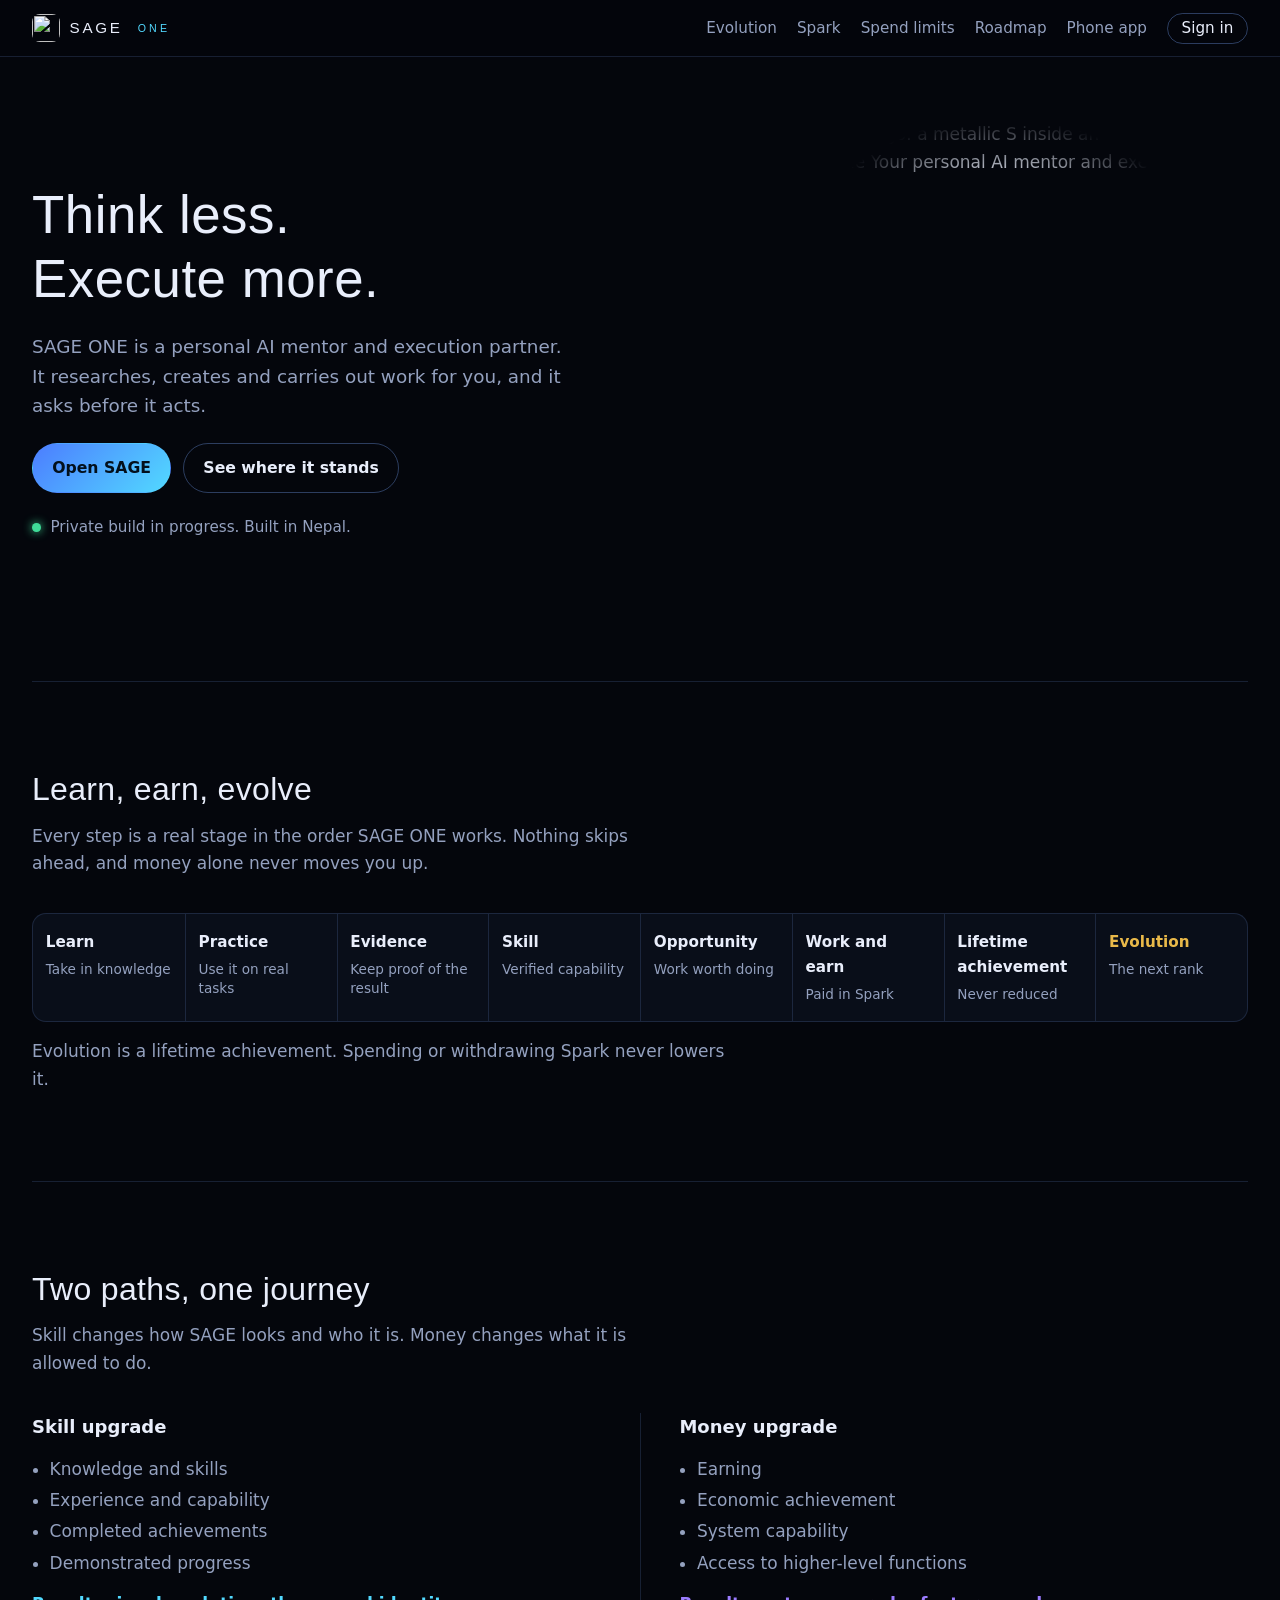
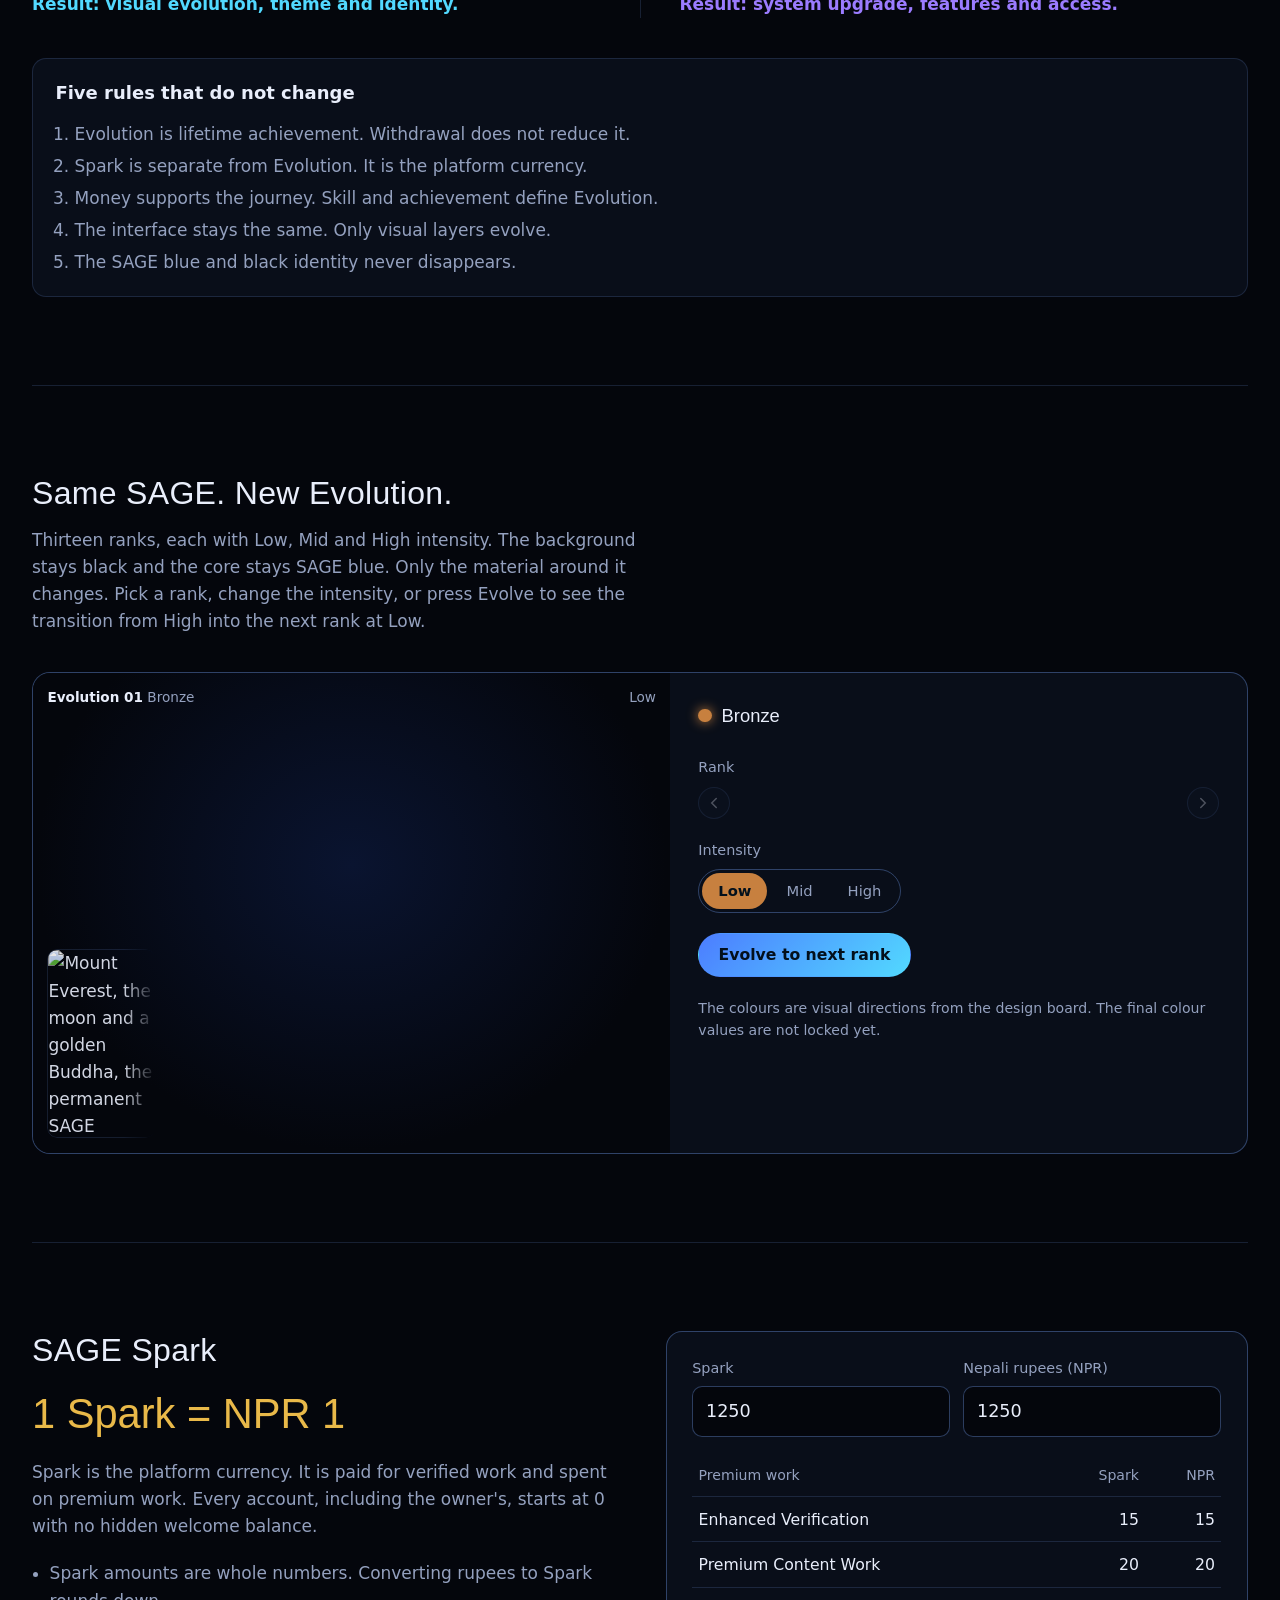
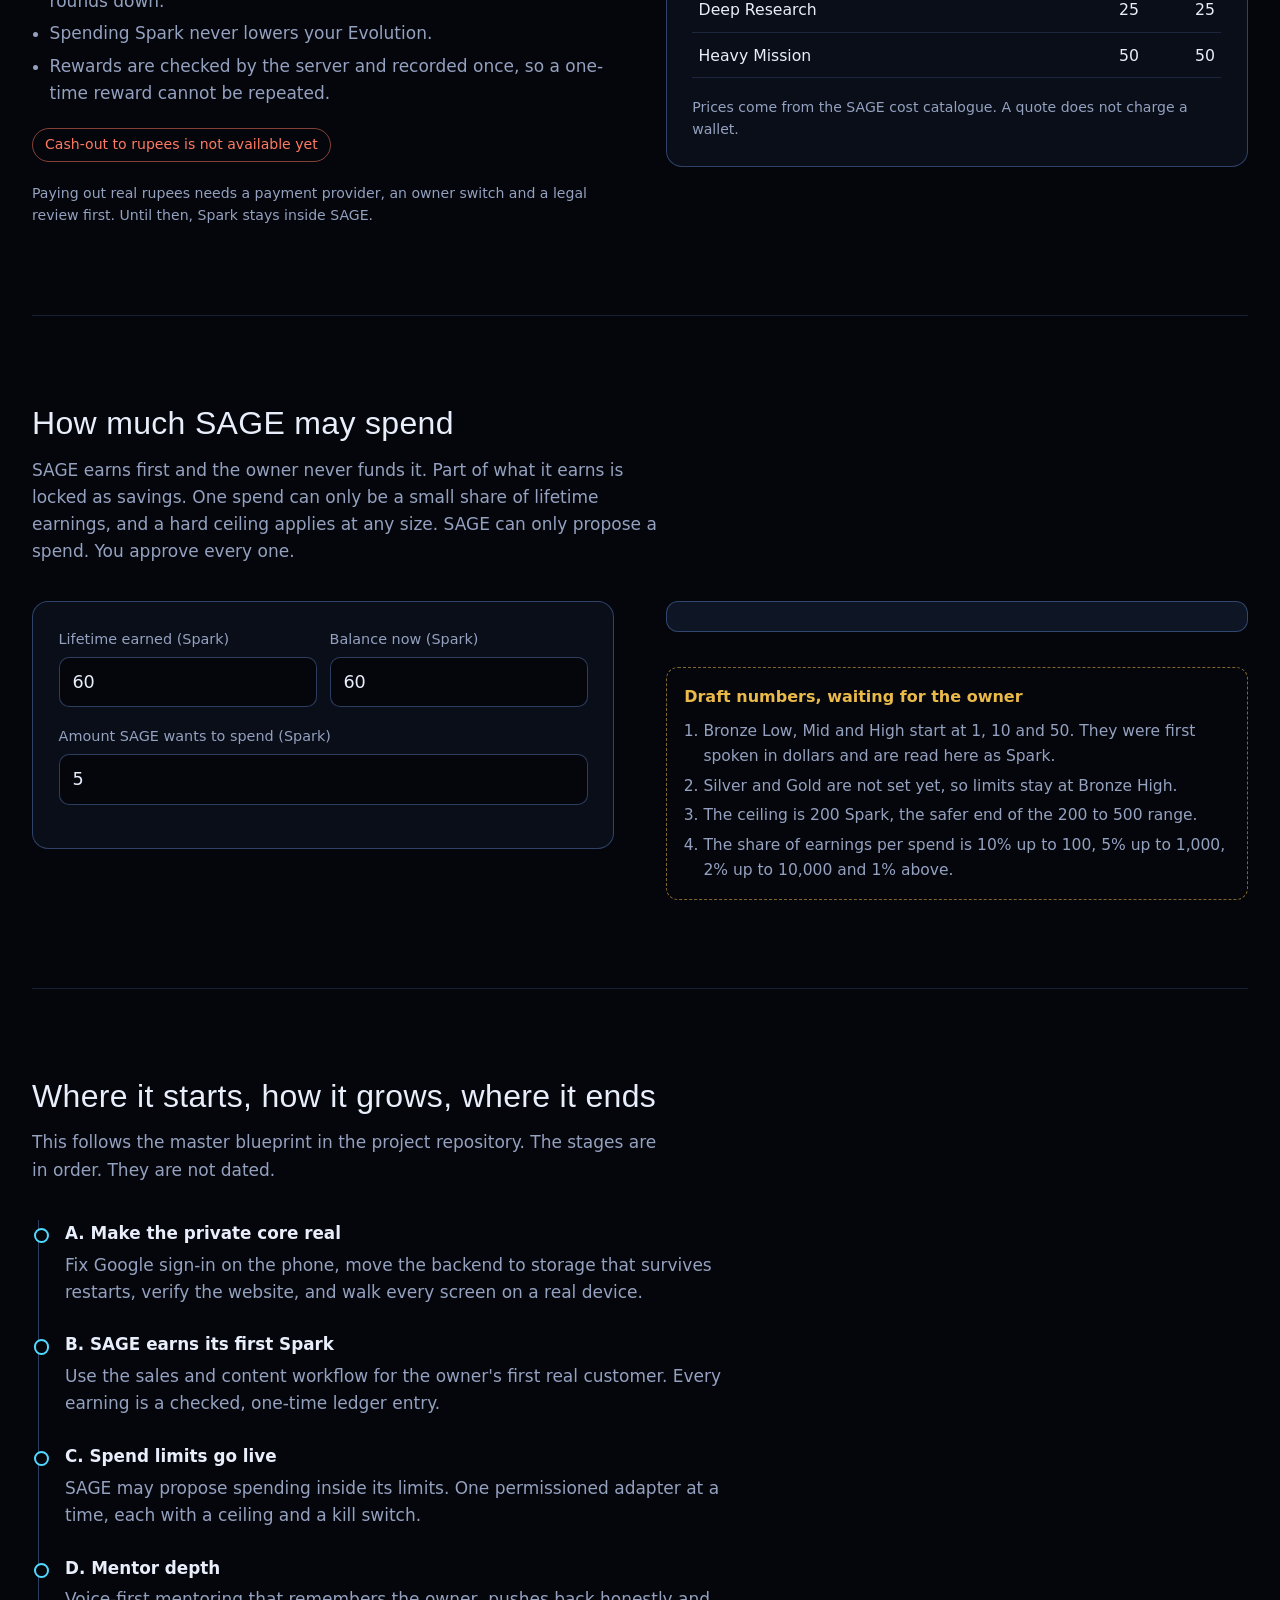
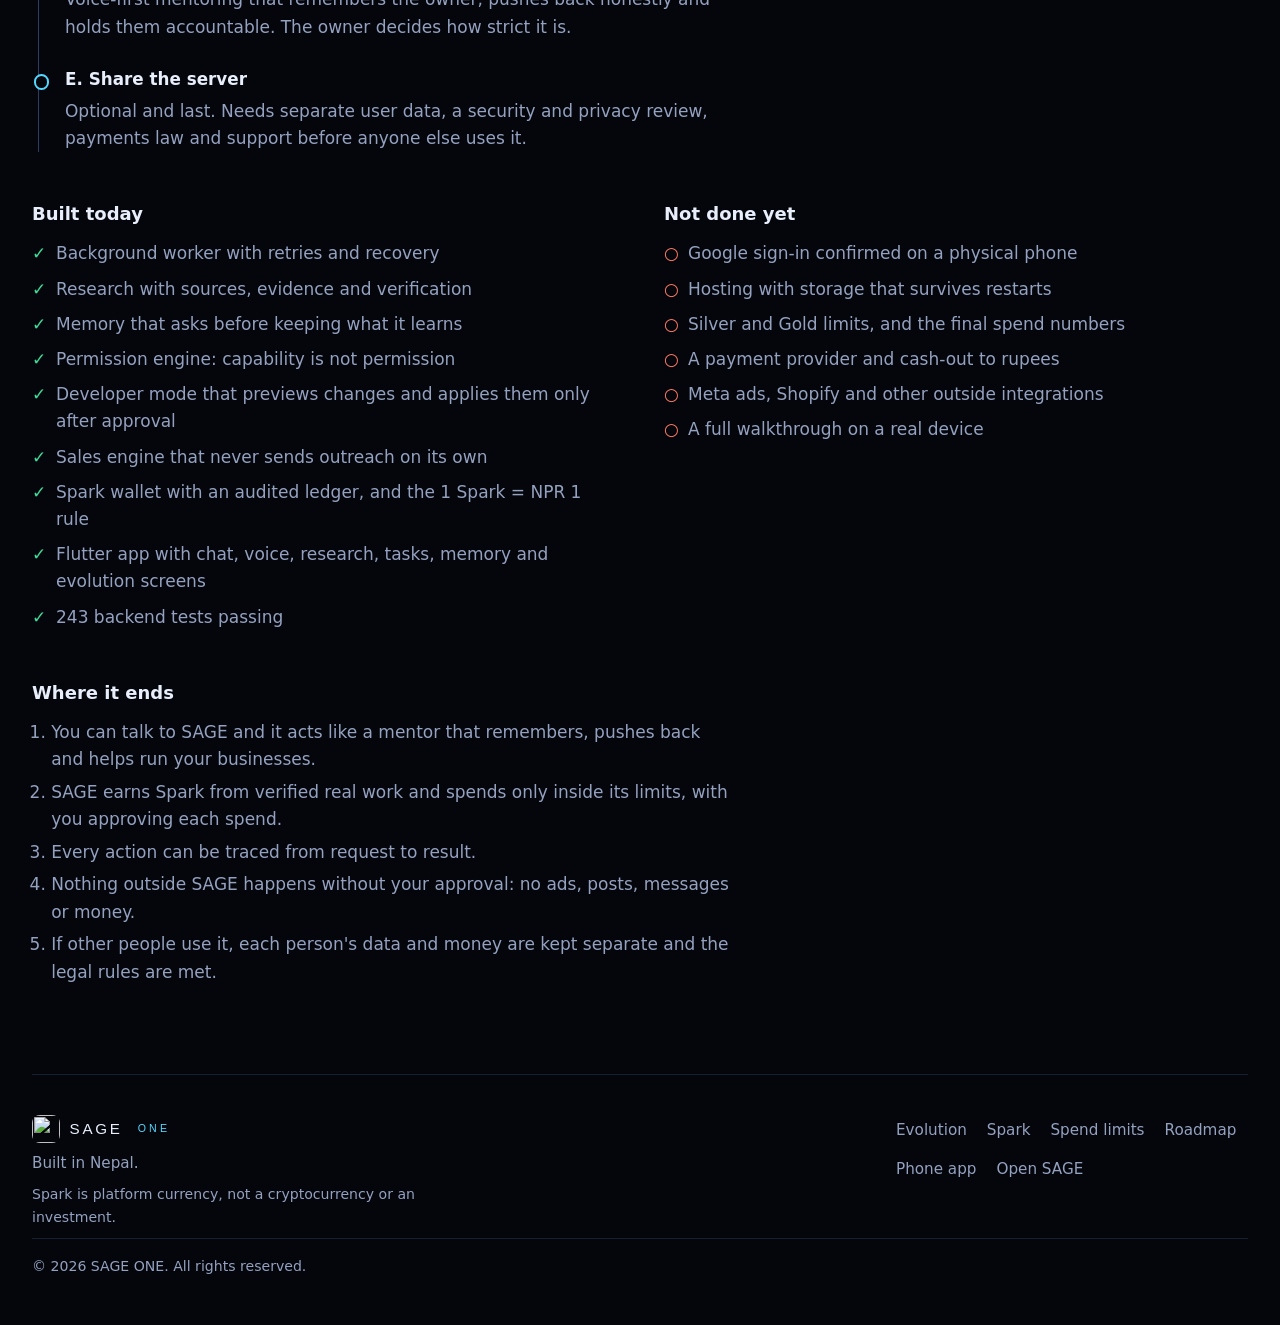
==== website/index.html @ a212619f "WIP website polish (untested): mobile menu, scroll bar, side-scroll ranks, meta, footer, contact con" ====
<!doctype html>
<html lang="en">
<head>
  <meta charset="utf-8">
  <meta http-equiv="Content-Security-Policy" content="default-src 'self'; script-src 'self'; style-src 'self' 'unsafe-inline' https://fonts.googleapis.com; font-src https://fonts.gstatic.com; img-src 'self' data:; connect-src 'self' https://sage-one-api.onrender.com; object-src 'none'; base-uri 'none'; form-action 'none'">
  <meta name="referrer" content="no-referrer">
  <meta name="viewport" content="width=device-width, initial-scale=1, viewport-fit=cover">
  <meta name="theme-color" content="#04060c">
  <meta name="color-scheme" content="dark">
  <meta name="robots" content="index,follow">
  <title>SAGE ONE | Personal AI mentor and execution partner</title>
  <meta name="description" content="SAGE ONE is a personal AI mentor and execution partner built in Nepal. It researches, creates and carries out work, and asks before it acts. SAGE Spark: 1 Spark = NPR 1.">
  <link rel="canonical" href="https://officialoroe-crypto.github.io/sage-one/">
  <meta property="og:type" content="website">
  <meta property="og:site_name" content="SAGE ONE">
  <meta property="og:title" content="SAGE ONE | Personal AI mentor and execution partner">
  <meta property="og:description" content="SAGE ONE is a personal AI mentor and execution partner built in Nepal. It researches, creates and carries out work, and asks before it acts. SAGE Spark: 1 Spark = NPR 1.">
  <meta property="og:url" content="https://officialoroe-crypto.github.io/sage-one/">
  <meta property="og:image" content="https://officialoroe-crypto.github.io/sage-one/assets/og-image.jpg">
  <meta property="og:image:width" content="1200">
  <meta property="og:image:height" content="630">
  <meta property="og:image:alt" content="SAGE ONE logo beside a golden Buddha under the moon and Mount Everest">
  <meta name="twitter:card" content="summary_large_image">
  <meta name="twitter:title" content="SAGE ONE | Personal AI mentor and execution partner">
  <meta name="twitter:description" content="SAGE ONE is a personal AI mentor and execution partner built in Nepal. It researches, creates and carries out work, and asks before it acts. SAGE Spark: 1 Spark = NPR 1.">
  <meta name="twitter:image" content="https://officialoroe-crypto.github.io/sage-one/assets/og-image.jpg">
  <link rel="icon" href="favicon.svg" type="image/svg+xml">
  <link rel="icon" href="favicon.ico" sizes="48x48">
  <link rel="apple-touch-icon" href="apple-touch-icon.png">
  <link rel="manifest" href="site.webmanifest">
  <link rel="preconnect" href="https://fonts.googleapis.com">
  <link rel="preconnect" href="https://fonts.gstatic.com" crossorigin>
  <link rel="stylesheet" href="https://fonts.googleapis.com/css2?family=Hanken+Grotesk:wght@400;500;600&family=Michroma&display=swap">
  <link rel="stylesheet" href="styles.css">
</head>
<body>
  <a class="skip" href="#top">Skip to content</a>
  <div class="scrollbar" aria-hidden="true"><i id="scrollBar"></i></div>
  <header class="topbar">
    <div class="wrap">
      <a class="wordmark" href="./" aria-label="SAGE ONE, back to the top"><img class="mark" src="favicon.svg" width="28" height="28" alt="">SAGE<small>ONE</small></a>
      <button type="button" class="menu-toggle" id="menuToggle" aria-expanded="false" aria-controls="siteNav" aria-label="Open menu">
        <svg viewBox="0 0 24 24" width="22" height="22" fill="none" stroke="currentColor" stroke-width="1.8" stroke-linecap="round" aria-hidden="true"><path class="bars" d="M4 7h16M4 12h16M4 17h16"/><path class="cross" d="M6 6l12 12M18 6L6 18"/></svg>
      </button>
      <nav id="siteNav" aria-label="Primary">
        <a href="#evolution">Evolution</a>
        <a href="#spark">Spark</a>
        <a href="#ladder">Spend limits</a>
        <a href="#roadmap">Roadmap</a>
        <a href="app-preview/">Phone app</a>
        <a href="#contact" data-contact-link hidden>Contact</a>
        <a class="signin-link" href="chat/">Sign in</a>
      </nav>
    </div>
  </header>

  <main id="top">
    <section class="hero">
      <div class="wrap">
        <div class="hero-copy">
          <h1>Think less.<br>Execute more.</h1>
          <p class="lede">SAGE ONE is a personal AI mentor and execution partner. It researches, creates and carries out work for you, and it asks before it acts.</p>
          <div class="hero-actions">
            <a class="button primary" href="chat/" data-app-link>Open SAGE</a>
            <a class="button" href="#roadmap">See where it stands</a>
          </div>
          <p class="status-line"><i aria-hidden="true"></i><span>Private build in progress. Built in Nepal.</span></p>
        </div>
        <img class="hero-logo" src="assets/sage-logo.webp" width="960" height="960" alt="SAGE ONE logo: a metallic S inside an orbital ring, with the line Your personal AI mentor and execution partner">
      </div>
    </section>

    <section id="flow">
      <div class="wrap">
        <div class="section-head">
          <h2>Learn, earn, evolve</h2>
          <p>Every step is a real stage in the order SAGE ONE works. Nothing skips ahead, and money alone never moves you up.</p>
        </div>
        <ol class="flow" tabindex="0" aria-label="The eight steps, scroll sideways on small screens">
          <li><b>Learn</b><span>Take in knowledge</span></li>
          <li><b>Practice</b><span>Use it on real tasks</span></li>
          <li><b>Evidence</b><span>Keep proof of the result</span></li>
          <li><b>Skill</b><span>Verified capability</span></li>
          <li><b>Opportunity</b><span>Work worth doing</span></li>
          <li><b>Work and earn</b><span>Paid in Spark</span></li>
          <li><b>Lifetime achievement</b><span>Never reduced</span></li>
          <li><b>Evolution</b><span>The next rank</span></li>
        </ol>
        <p class="flow-note">Evolution is a lifetime achievement. Spending or withdrawing Spark never lowers it.</p>
      </div>
    </section>

    <section id="paths">
      <div class="wrap">
        <div class="section-head">
          <h2>Two paths, one journey</h2>
          <p>Skill changes how SAGE looks and who it is. Money changes what it is allowed to do.</p>
        </div>
        <div class="paths">
          <div class="path skill">
            <h3>Skill upgrade</h3>
            <ul>
              <li>Knowledge and skills</li>
              <li>Experience and capability</li>
              <li>Completed achievements</li>
              <li>Demonstrated progress</li>
            </ul>
            <p class="result">Result: visual evolution, theme and identity.</p>
          </div>
          <div class="path money">
            <h3>Money upgrade</h3>
            <ul>
              <li>Earning</li>
              <li>Economic achievement</li>
              <li>System capability</li>
              <li>Access to higher-level functions</li>
            </ul>
            <p class="result">Result: system upgrade, features and access.</p>
          </div>
        </div>
        <div class="rules">
          <h3>Five rules that do not change</h3>
          <ol>
            <li>Evolution is lifetime achievement. Withdrawal does not reduce it.</li>
            <li>Spark is separate from Evolution. It is the platform currency.</li>
            <li>Money supports the journey. Skill and achievement define Evolution.</li>
            <li>The interface stays the same. Only visual layers evolve.</li>
            <li>The SAGE blue and black identity never disappears.</li>
          </ol>
        </div>
      </div>
    </section>

    <section id="evolution">
      <div class="wrap">
        <div class="section-head">
          <h2>Same SAGE. New Evolution.</h2>
          <p>Thirteen ranks, each with Low, Mid and High intensity. The background stays black and the core stays SAGE blue. Only the material around it changes. Pick a rank, change the intensity, or press Evolve to see the transition from High into the next rank at Low.</p>
        </div>
        <div class="explorer" id="explorer" style="--accent:#c7803f">
          <div class="stage">
            <canvas id="core" width="520" height="520" role="img" aria-label="SAGE core with Evolution material particles. Changes with the selected rank and intensity."></canvas>
            <div class="stage-badge"><span id="badgeRank"><b>Evolution 01</b> Bronze</span><span id="badgeLevel">Low</span></div>
            <img class="plate" src="assets/everest-buddha.webp" width="304" height="532" alt="Mount Everest, the moon and a golden Buddha, the permanent SAGE environment" loading="lazy">
          </div>
          <div class="controls">
            <div class="readout" aria-live="polite">
              <h3><i class="swatch" aria-hidden="true"></i><span id="rankTitle">Bronze</span></h3>
              <p id="rankText"></p>
            </div>
            <div>
              <span class="label" id="rankLabel">Rank</span>
              <div class="hscroll">
                <button type="button" class="hs-btn" data-dir="-1" aria-label="Scroll ranks left" disabled><svg viewBox="0 0 24 24" width="18" height="18" fill="none" stroke="currentColor" stroke-width="2" stroke-linecap="round" aria-hidden="true"><path d="M15 6l-6 6 6 6"/></svg></button>
                <div class="chips" id="rankChips" role="group" aria-labelledby="rankLabel" tabindex="0"></div>
                <button type="button" class="hs-btn" data-dir="1" aria-label="Scroll ranks right"><svg viewBox="0 0 24 24" width="18" height="18" fill="none" stroke="currentColor" stroke-width="2" stroke-linecap="round" aria-hidden="true"><path d="M9 6l6 6-6 6"/></svg></button>
              </div>
            </div>
            <div>
              <span class="label" id="levelLabel">Intensity</span>
              <div class="seg" id="levelSeg" role="group" aria-labelledby="levelLabel">
                <button type="button" data-level="0" aria-pressed="true">Low</button>
                <button type="button" data-level="1" aria-pressed="false">Mid</button>
                <button type="button" data-level="2" aria-pressed="false">High</button>
              </div>
            </div>
            <div class="explorer-actions">
              <button type="button" class="button primary" id="evolveBtn">Evolve to next rank</button>
              <span class="fine" id="evolveNote"></span>
            </div>
            <p class="fine">The colours are visual directions from the design board. The final colour values are not locked yet.</p>
          </div>
        </div>
      </div>
    </section>

    <section id="spark">
      <div class="wrap split">
        <div style="display:flex;flex-direction:column;gap:1.25rem">
          <h2>SAGE Spark</h2>
          <p class="rate">1 Spark = NPR 1</p>
          <p class="muted">Spark is the platform currency. It is paid for verified work and spent on premium work. Every account, including the owner's, starts at 0 with no hidden welcome balance.</p>
          <ul class="facts">
            <li>Spark amounts are whole numbers. Converting rupees to Spark rounds down.</li>
            <li>Spending Spark never lowers your Evolution.</li>
            <li>Rewards are checked by the server and recorded once, so a one-time reward cannot be repeated.</li>
          </ul>
          <span class="pill off" id="cashPill">Cash-out to rupees is not available yet</span>
          <p class="fine">Paying out real rupees needs a payment provider, an owner switch and a legal review first. Until then, Spark stays inside SAGE.</p>
        </div>
        <div class="panel">
          <div class="field-row">
            <div class="field"><label for="sparkIn">Spark</label><input id="sparkIn" type="number" inputmode="numeric" min="0" step="1" value="1250"><small class="field-msg" id="sparkIn-msg" role="alert"></small></div>
            <div class="field"><label for="nprIn">Nepali rupees (NPR)</label><input id="nprIn" type="number" inputmode="numeric" min="0" step="1" value="1250"><small class="field-msg" id="nprIn-msg" role="alert"></small></div>
          </div>
          <div class="scroll-x" tabindex="0" role="region" aria-label="Premium work prices">
            <table>
              <thead><tr><th>Premium work</th><th class="r">Spark</th><th class="r">NPR</th></tr></thead>
              <tbody>
                <tr><td>Enhanced Verification</td><td class="r">15</td><td class="r">15</td></tr>
                <tr><td>Premium Content Work</td><td class="r">20</td><td class="r">20</td></tr>
                <tr><td>Deep Research</td><td class="r">25</td><td class="r">25</td></tr>
                <tr><td>Heavy Mission</td><td class="r">50</td><td class="r">50</td></tr>
              </tbody>
            </table>
          </div>
          <p class="fine">Prices come from the SAGE cost catalogue. A quote does not charge a wallet.</p>
        </div>
      </div>
    </section>

    <section id="ladder">
      <div class="wrap">
        <div class="section-head">
          <h2>How much SAGE may spend</h2>
          <p>SAGE earns first and the owner never funds it. Part of what it earns is locked as savings. One spend can only be a small share of lifetime earnings, and a hard ceiling applies at any size. SAGE can only propose a spend. You approve every one.</p>
        </div>
        <div class="split">
          <div class="panel">
            <div class="field-row">
              <div class="field"><label for="lifeIn">Lifetime earned (Spark)</label><input id="lifeIn" type="number" inputmode="numeric" min="0" step="1" value="60"><small class="field-msg" id="lifeIn-msg" role="alert"></small></div>
              <div class="field"><label for="balIn">Balance now (Spark)</label><input id="balIn" type="number" inputmode="numeric" min="0" step="1" value="60"><small class="field-msg" id="balIn-msg" role="alert"></small></div>
            </div>
            <div class="field"><label for="askIn">Amount SAGE wants to spend (Spark)</label><input id="askIn" type="number" inputmode="numeric" min="0" step="1" value="5"><small class="field-msg" id="askIn-msg" role="alert"></small></div>
            <div class="readouts" id="ladderBars" aria-live="polite"></div>
          </div>
          <div style="display:flex;flex-direction:column;gap:1.1rem;min-width:0">
            <div class="verdict" id="verdict" aria-live="polite"></div>
            <p class="muted" id="levelLine"></p>
            <div class="provisional">
              <h3>Draft numbers, waiting for the owner</h3>
              <ol>
                <li>Bronze Low, Mid and High start at 1, 10 and 50. They were first spoken in dollars and are read here as Spark.</li>
                <li>Silver and Gold are not set yet, so limits stay at Bronze High.</li>
                <li>The ceiling is 200 Spark, the safer end of the 200 to 500 range.</li>
                <li>The share of earnings per spend is 10% up to 100, 5% up to 1,000, 2% up to 10,000 and 1% above.</li>
              </ol>
            </div>
          </div>
        </div>
      </div>
    </section>

    <section id="roadmap">
      <div class="wrap">
        <div class="section-head">
          <h2>Where it starts, how it grows, where it ends</h2>
          <p>This follows the master blueprint in the project repository. The stages are in order. They are not dated.</p>
        </div>
        <ol class="stages">
          <li><b>A. Make the private core real</b><span>Fix Google sign-in on the phone, move the backend to storage that survives restarts, verify the website, and walk every screen on a real device.</span></li>
          <li><b>B. SAGE earns its first Spark</b><span>Use the sales and content workflow for the owner's first real customer. Every earning is a checked, one-time ledger entry.</span></li>
          <li><b>C. Spend limits go live</b><span>SAGE may propose spending inside its limits. One permissioned adapter at a time, each with a ceiling and a kill switch.</span></li>
          <li><b>D. Mentor depth</b><span>Voice-first mentoring that remembers the owner, pushes back honestly and holds them accountable. The owner decides how strict it is.</span></li>
          <li><b>E. Share the server</b><span>Optional and last. Needs separate user data, a security and privacy review, payments law and support before anyone else uses it.</span></li>
        </ol>

        <div class="status-cols">
          <div class="done">
            <h3>Built today</h3>
            <ul>
              <li>Background worker with retries and recovery</li>
              <li>Research with sources, evidence and verification</li>
              <li>Memory that asks before keeping what it learns</li>
              <li>Permission engine: capability is not permission</li>
              <li>Developer mode that previews changes and applies them only after approval</li>
              <li>Sales engine that never sends outreach on its own</li>
              <li>Spark wallet with an audited ledger, and the 1 Spark = NPR 1 rule</li>
              <li>Flutter app with chat, voice, research, tasks, memory and evolution screens</li>
              <li>243 backend tests passing</li>
            </ul>
          </div>
          <div class="todo">
            <h3>Not done yet</h3>
            <ul>
              <li>Google sign-in confirmed on a physical phone</li>
              <li>Hosting with storage that survives restarts</li>
              <li>Silver and Gold limits, and the final spend numbers</li>
              <li>A payment provider and cash-out to rupees</li>
              <li>Meta ads, Shopify and other outside integrations</li>
              <li>A full walkthrough on a real device</li>
            </ul>
          </div>
        </div>

        <div class="end">
          <h3>Where it ends</h3>
          <ol>
            <li>You can talk to SAGE and it acts like a mentor that remembers, pushes back and helps run your businesses.</li>
            <li>SAGE earns Spark from verified real work and spends only inside its limits, with you approving each spend.</li>
            <li>Every action can be traced from request to result.</li>
            <li>Nothing outside SAGE happens without your approval: no ads, posts, messages or money.</li>
            <li>If other people use it, each person's data and money are kept separate and the legal rules are met.</li>
          </ol>
        </div>
      </div>
    </section>
  </main>

  <section id="contact" hidden>
    <div class="wrap split">
      <div class="contact-copy">
        <h2>Get in touch</h2>
        <p class="muted">Questions about SAGE ONE, Dhun Barsa Music, OROE or content work? Write or call.</p>
        <ul class="contact-list">
          <li data-contact-email-row hidden><span>Email</span><a id="contactEmail" href="#"></a></li>
          <li data-contact-phone-row hidden><span>Phone</span><a id="contactPhone" href="#"></a></li>
        </ul>
      </div>
      <form class="panel" id="contactForm" novalidate hidden>
        <div class="field"><label for="cName">Your name</label><input id="cName" name="name" type="text" autocomplete="name" maxlength="100" required><small class="field-msg" id="cName-msg" role="alert"></small></div>
        <div class="field"><label for="cEmail">Your email</label><input id="cEmail" name="email" type="email" autocomplete="email" maxlength="200" required><small class="field-msg" id="cEmail-msg" role="alert"></small></div>
        <div class="field"><label for="cMsg">Message</label><textarea id="cMsg" name="message" rows="5" maxlength="2000" required></textarea><small class="field-msg" id="cMsg-msg" role="alert"></small></div>
        <button type="submit" class="button primary">Send message</button>
        <p class="form-status" id="contactStatus" role="status" aria-live="polite"></p>
      </form>
    </div>
  </section>
  </main>
  <footer>
    <div class="wrap foot">
      <div class="foot-brand">
        <a class="wordmark" href="./" aria-label="SAGE ONE, back to the top"><img class="mark" src="favicon.svg" width="28" height="28" alt="">SAGE<small>ONE</small></a>
        <p>Built in Nepal.</p>
        <p class="fine">Spark is platform currency, not a cryptocurrency or an investment.</p>
      </div>
      <nav class="foot-nav" aria-label="Footer">
        <a href="#evolution">Evolution</a>
        <a href="#spark">Spark</a>
        <a href="#ladder">Spend limits</a>
        <a href="#roadmap">Roadmap</a>
        <a href="app-preview/">Phone app</a>
        <a href="chat/">Open SAGE</a>
        <a href="#contact" data-contact-link hidden>Contact</a>
      </nav>
      <div class="foot-contact" data-foot-contact hidden>
        <a id="footEmail" href="#" hidden></a>
        <a id="footPhone" href="#" hidden></a>
      </div>
      <p class="copy">&copy; <span id="year">2026</span> SAGE ONE. All rights reserved.</p>
    </div>
  </footer>
  <button type="button" class="to-top" id="toTop" aria-label="Back to top" hidden>
    <svg viewBox="0 0 24 24" width="20" height="20" fill="none" stroke="currentColor" stroke-width="2" stroke-linecap="round" aria-hidden="true"><path d="M12 19V5M6 11l6-6 6 6"/></svg>
  </button>
  <div class="toast" id="toast" role="status" aria-live="polite"></div>
  <script src="site-config.js"></script>
  <script src="app.js"></script>
  <script src="site.js"></script>
</body>
</html>
---- website/styles.css ----
/* SAGE ONE website.
   Layout concept: left-aligned reading column with one instrument panel per section.
   Boldness lives in the Evolution core; everything else stays quiet.
   Black is the foundation. Gold is used only for Spark. */
:root {
  --bg: #04060c;
  --surface: #090e19;
  --surface-2: #0e1525;
  --line: rgba(122, 168, 255, 0.16);
  --line-strong: rgba(122, 168, 255, 0.34);
  --fg: #e9eefb;
  --muted: #94a1bf;
  --cyan: #52d9ff;
  --blue: #4c7dff;
  --violet: #9b7cff;
  --gold: #e9b949;
  --ok: #3fdc98;
  --fail: #ff7a63;
  --accent: #52d9ff;
  --display: "Michroma", "Eurostile", "Segoe UI", sans-serif;
  --body: "Hanken Grotesk", "Segoe UI", system-ui, sans-serif;
  color-scheme: dark;
}

* { box-sizing: border-box; }
html { scroll-behavior: smooth; }
body {
  margin: 0;
  background: var(--bg);
  color: var(--fg);
  font-family: var(--body);
  font-size: 1.0625rem;
  line-height: 1.6;
  padding-inline: 1rem;
  -webkit-font-smoothing: antialiased;
}
@media (prefers-reduced-motion: reduce) { html { scroll-behavior: auto; } }

a { color: var(--cyan); text-underline-offset: 3px; }
a:focus-visible, button:focus-visible, input:focus-visible {
  outline: 2px solid var(--cyan);
  outline-offset: 3px;
  border-radius: 4px;
}
h1, h2, h3 { font-weight: 600; margin: 0; text-wrap: balance; }
h1, h2 { font-family: var(--display); font-weight: 400; letter-spacing: 0.01em; line-height: 1.2; }
h1 { font-size: clamp(1.9rem, 5.2vw, 3.3rem); }
h2 { font-size: clamp(1.35rem, 3.2vw, 2rem); }
h3 { font-size: 1.125rem; }
p { margin: 0; }
.wrap { max-width: 68rem; margin-inline: auto; }
.muted { color: var(--muted); }
.num { font-variant-numeric: tabular-nums; }

/* ---------- top bar ---------- */
.topbar {
  position: sticky;
  top: env(safe-area-inset-top, 0px);
  z-index: 20;
  margin-inline: -1rem;
  padding: 0.75rem 1rem;
  background: rgba(4, 6, 12, 0.86);
  backdrop-filter: blur(10px);
  border-bottom: 1px solid var(--line);
}
.topbar .wrap { display: flex; align-items: center; gap: 1.5rem; }
.wordmark { font-family: var(--display); letter-spacing: 0.18em; color: var(--fg); text-decoration: none; font-size: 0.95rem; display: inline-flex; align-items: center; gap: 0.6rem; white-space: nowrap; }
.wordmark .mark { width: 1.75rem; height: 1.75rem; border-radius: 8px; flex: none; }
.wordmark small { color: var(--cyan); font-size: 0.7em; letter-spacing: 0.3em; margin-left: 0.5em; }
.topbar nav { display: flex; gap: 1.25rem; margin-left: auto; align-items: center; }
.topbar nav a[hidden], [hidden] { display: none !important; }
.topbar nav a { color: var(--muted); text-decoration: none; font-size: 0.95rem; }
.topbar nav a:hover { color: var(--fg); }
.topbar nav a.signin-link { color: var(--fg); border: 1px solid var(--line-strong); border-radius: 999px; padding: 0.15rem 0.85rem; }

/* ---------- sections ---------- */
section { padding-block: clamp(3rem, 8vw, 5.5rem); border-top: 1px solid var(--line); }
section:first-of-type { border-top: 0; }
.section-head { max-width: 40rem; display: flex; flex-direction: column; gap: 0.9rem; margin-bottom: 2.25rem; }
.section-head p { color: var(--muted); }

/* ---------- hero ---------- */
.hero { padding-block: clamp(2rem, 6vw, 4rem) clamp(3rem, 7vw, 5rem); }
.hero .wrap { display: grid; grid-template-columns: minmax(0, 1.15fr) minmax(0, 0.85fr); gap: clamp(1.5rem, 4vw, 3rem); align-items: center; }
.hero-copy { display: flex; flex-direction: column; gap: 1.4rem; }
.hero-copy .lede { color: var(--muted); max-width: 34rem; font-size: 1.15rem; }
.hero-actions { display: flex; gap: 0.75rem; flex-wrap: wrap; }
.button {
  display: inline-flex; align-items: center; gap: 0.5rem;
  padding: 0.7rem 1.2rem; border-radius: 999px; text-decoration: none;
  font-weight: 600; font-size: 0.98rem; border: 1px solid var(--line-strong);
  color: var(--fg); background: transparent; cursor: pointer; font-family: inherit;
}
.button.primary { background: linear-gradient(135deg, var(--blue), var(--cyan)); color: #03101c; border-color: transparent; }
.button:hover { filter: brightness(1.12); }
.status-line { display: flex; align-items: center; gap: 0.6rem; color: var(--muted); font-size: 0.95rem; }
.status-line i { width: 0.55rem; height: 0.55rem; border-radius: 50%; background: var(--ok); box-shadow: 0 0 10px var(--ok); flex: none; }
.hero-logo { display: block; width: 100%; max-width: 30rem; margin-inline: auto; aspect-ratio: 1; height: auto;
  -webkit-mask-image: radial-gradient(circle at 50% 50%, #000 52%, transparent 72%);
          mask-image: radial-gradient(circle at 50% 50%, #000 52%, transparent 72%); }

/* ---------- flow ---------- */
.flow { list-style: none; margin: 0; padding: 0; display: grid; grid-template-columns: repeat(8, minmax(0, 1fr)); gap: 0; border: 1px solid var(--line); border-radius: 14px; overflow: hidden; background: var(--surface); }
.flow li { padding: 1rem 0.8rem 1.1rem; border-left: 1px solid var(--line); display: flex; flex-direction: column; gap: 0.35rem; min-width: 0; }
.flow li:first-child { border-left: 0; }
.flow b { font-size: 0.95rem; }
.flow span { color: var(--muted); font-size: 0.85rem; line-height: 1.4; }
.flow li:last-child b { color: var(--gold); }
.flow-note { margin-top: 1rem; color: var(--muted); max-width: 44rem; }

/* ---------- two paths ---------- */
.paths { display: grid; grid-template-columns: 1fr 1fr; gap: 0; }
.path { padding: 0 clamp(0rem, 3vw, 2.5rem) 0 0; display: flex; flex-direction: column; gap: 0.9rem; }
.path + .path { padding: 0 0 0 clamp(0rem, 3vw, 2.5rem); border-left: 1px solid var(--line); }
.path ul { margin: 0; padding-left: 1.1rem; color: var(--muted); display: grid; gap: 0.25rem; }
.path .result { color: var(--fg); font-weight: 600; }
.path.skill .result { color: var(--cyan); }
.path.money .result { color: var(--violet); }
.rules { margin-top: 2.5rem; padding: 1.25rem 1.4rem; border: 1px solid var(--line); border-radius: 14px; background: var(--surface); display: grid; gap: 0.5rem; }
.rules h3 { margin-bottom: 0.3rem; }
.rules ol { margin: 0; padding-left: 1.2rem; color: var(--muted); display: grid; gap: 0.3rem; }

/* ---------- evolution explorer ---------- */
.explorer { display: grid; grid-template-columns: minmax(0, 1.05fr) minmax(0, 0.95fr); gap: 0; border: 1px solid var(--line-strong); border-radius: 18px; overflow: hidden; background: var(--surface); }
.stage { position: relative; background: radial-gradient(ellipse at 50% 40%, #0a1430 0%, #04060c 70%); display: flex; align-items: center; justify-content: center; min-height: 22rem; }
.stage canvas { width: 100%; max-width: 26rem; aspect-ratio: 1; height: auto; display: block; }
.plate { position: absolute; left: 0.9rem; bottom: 0.9rem; width: 5.6rem; height: auto; border-radius: 10px; border: 1px solid var(--line); opacity: 0.9;
  -webkit-mask-image: linear-gradient(90deg, #000 70%, transparent);
          mask-image: linear-gradient(90deg, #000 70%, transparent); }
.stage-badge { position: absolute; top: 0.9rem; left: 0.9rem; right: 0.9rem; display: flex; justify-content: space-between; gap: 0.5rem; font-size: 0.85rem; color: var(--muted); }
.stage-badge b { color: var(--fg); font-weight: 600; }
.controls { padding: clamp(1rem, 3vw, 1.75rem); display: flex; flex-direction: column; gap: 1.25rem; min-width: 0; }
.readout h3 { font-family: var(--display); font-weight: 400; font-size: 1.15rem; display: flex; align-items: center; gap: 0.6rem; flex-wrap: wrap; }
.swatch { width: 0.85rem; height: 0.85rem; border-radius: 50%; background: var(--accent); box-shadow: 0 0 12px var(--accent); flex: none; }
.readout p { color: var(--muted); margin-top: 0.4rem; font-size: 0.98rem; }
.chips { display: flex; flex-wrap: nowrap; gap: 0.4rem; overflow-x: auto; scroll-snap-type: x proximity; scrollbar-width: none; padding: 2px; min-width: 0; flex: 1; }
.chips::-webkit-scrollbar { display: none; }
.chip { flex: none; scroll-snap-align: center; white-space: nowrap; }
.hscroll { display: flex; align-items: center; gap: 0.35rem; position: relative; min-width: 0; }
.hs-btn { flex: none; width: 2rem; height: 2rem; border-radius: 50%; border: 1px solid var(--line-strong); background: var(--surface-2); color: var(--fg); display: grid; place-items: center; cursor: pointer; }
.hs-btn:disabled { opacity: 0.3; cursor: default; }
.hs-btn:not(:disabled):hover { border-color: var(--accent); }
.chip { padding: 0.35rem 0.7rem; border-radius: 999px; border: 1px solid var(--line); background: transparent; color: var(--muted); font: inherit; font-size: 0.88rem; cursor: pointer; }
.chip:hover { color: var(--fg); border-color: var(--line-strong); }
.chip[aria-pressed="true"] { color: var(--fg); border-color: var(--accent); box-shadow: inset 0 0 0 1px var(--accent); }
.seg { display: inline-grid; grid-auto-flow: column; border: 1px solid var(--line-strong); border-radius: 999px; padding: 3px; gap: 3px; width: max-content; max-width: 100%; }
.seg button { padding: 0.4rem 1rem; border: 0; border-radius: 999px; background: transparent; color: var(--muted); font: inherit; font-size: 0.92rem; cursor: pointer; }
.seg button[aria-pressed="true"] { background: var(--accent); color: #03101c; font-weight: 600; }
.label { font-size: 0.9rem; color: var(--muted); margin-bottom: 0.45rem; display: block; }
.explorer-actions { display: flex; flex-wrap: wrap; gap: 0.6rem; align-items: center; }
.button[disabled] { opacity: 0.45; cursor: not-allowed; filter: none; }
.fine { font-size: 0.88rem; color: var(--muted); }

/* ---------- spark ---------- */
.split { display: grid; grid-template-columns: minmax(0, 1fr) minmax(0, 1fr); gap: clamp(1.5rem, 4vw, 3.5rem); align-items: start; }
.rate { font-family: var(--display); font-size: clamp(1.6rem, 4.6vw, 2.6rem); color: var(--gold); line-height: 1.2; }
.panel { border: 1px solid var(--line-strong); border-radius: 16px; background: var(--surface); padding: clamp(1rem, 3vw, 1.6rem); display: flex; flex-direction: column; gap: 1.1rem; min-width: 0; }
.field { display: flex; flex-direction: column; gap: 0.35rem; min-width: 0; }
.field label { font-size: 0.9rem; color: var(--muted); }
.field input { width: 100%; padding: 0.65rem 0.8rem; border-radius: 10px; border: 1px solid var(--line-strong); background: var(--bg); color: var(--fg); font: inherit; font-variant-numeric: tabular-nums; font-size: 1.1rem; }
.field-row { display: grid; grid-template-columns: 1fr 1fr; gap: 0.8rem; }
.pill { display: inline-flex; align-items: center; gap: 0.45rem; padding: 0.3rem 0.75rem; border-radius: 999px; border: 1px solid var(--line-strong); font-size: 0.88rem; width: max-content; max-width: 100%; }
.pill.off { color: var(--fail); border-color: rgba(255, 122, 99, 0.5); }
.pill.gold { color: var(--gold); border-color: rgba(233, 185, 73, 0.5); }
table { width: 100%; border-collapse: collapse; font-variant-numeric: tabular-nums; }
th, td { text-align: left; padding: 0.6rem 0.4rem; border-bottom: 1px solid var(--line); font-size: 0.98rem; vertical-align: top; }
th { color: var(--muted); font-weight: 500; font-size: 0.88rem; }
td.r, th.r { text-align: right; white-space: nowrap; }
.scroll-x { overflow-x: auto; }
.facts { margin: 0; padding-left: 1.1rem; color: var(--muted); display: grid; gap: 0.35rem; }

/* ---------- ladder ---------- */
.readouts { display: grid; gap: 0.55rem; }
.bar-row { display: grid; grid-template-columns: 8.5rem minmax(0, 1fr) 5.5rem; gap: 0.7rem; align-items: center; font-size: 0.95rem; }
.bar-row .track { height: 0.7rem; border-radius: 999px; background: var(--surface-2); overflow: hidden; }
.bar-row .fill { display: block; height: 100%; width: 0; background: var(--blue); border-radius: 999px; transition: width 0.25s ease; }
.bar-row.min .fill { background: var(--cyan); }
.bar-row.min b { color: var(--cyan); }
.bar-row b { text-align: right; font-variant-numeric: tabular-nums; font-weight: 600; }
.verdict { padding: 0.9rem 1rem; border-radius: 12px; border: 1px solid var(--line-strong); background: var(--surface-2); }
.verdict.ok { border-color: rgba(63, 220, 152, 0.55); }
.verdict.no { border-color: rgba(255, 122, 99, 0.55); }
.limit-big { font-family: var(--display); font-size: clamp(1.6rem, 4vw, 2.3rem); color: var(--cyan); }
.provisional { border: 1px dashed rgba(233, 185, 73, 0.55); border-radius: 12px; padding: 1rem 1.1rem; display: grid; gap: 0.6rem; }
.provisional h3 { color: var(--gold); font-size: 1rem; }
.provisional ol { margin: 0; padding-left: 1.2rem; color: var(--muted); display: grid; gap: 0.3rem; font-size: 0.97rem; }

/* ---------- roadmap ---------- */
.stages { list-style: none; margin: 0; padding: 0; display: grid; gap: 0; border-left: 1px solid var(--line-strong); margin-left: 0.4rem; }
.stages li { position: relative; padding: 0 0 1.6rem 1.6rem; display: grid; gap: 0.3rem; }
.stages li::before { content: ""; position: absolute; left: -0.36rem; top: 0.5rem; width: 0.7rem; height: 0.7rem; border-radius: 50%; background: var(--bg); border: 2px solid var(--cyan); }
.stages li:last-child { padding-bottom: 0; }
.stages li b { font-size: 1.05rem; }
.stages li span { color: var(--muted); max-width: 42rem; }
.status-cols { display: grid; grid-template-columns: 1fr 1fr; gap: clamp(1.5rem, 4vw, 3rem); margin-top: 3rem; }
.status-cols ul { margin: 0.7rem 0 0; padding: 0; list-style: none; display: grid; gap: 0.5rem; color: var(--muted); }
.status-cols li { padding-left: 1.5rem; position: relative; }
.status-cols .done li::before { content: "✓"; position: absolute; left: 0; color: var(--ok); }
.status-cols .todo li::before { content: "○"; position: absolute; left: 0; color: var(--fail); }
.end { margin-top: 3rem; max-width: 44rem; display: grid; gap: 0.7rem; }
.end ol { margin: 0; padding-left: 1.2rem; color: var(--muted); display: grid; gap: 0.35rem; }

footer { padding-block: 2.5rem 3rem; border-top: 1px solid var(--line); color: var(--muted); font-size: 0.95rem; }
footer .wrap { display: flex; flex-wrap: wrap; gap: 0.6rem 2rem; justify-content: space-between; }

/* ---------- narrow screens ---------- */
@media (max-width: 880px) {
  .hero .wrap, .explorer, .split, .status-cols { grid-template-columns: 1fr; }
  .hero-logo { max-width: 22rem; order: -1; }
  .flow { grid-template-columns: repeat(2, minmax(0, 1fr)); }
  .flow li { border-left: 0; border-top: 1px solid var(--line); }
  .flow li:nth-child(-n+2) { border-top: 0; }
  .flow li:nth-child(even) { border-left: 1px solid var(--line); }
  .paths { grid-template-columns: 1fr; gap: 2rem; }
  .path, .path + .path { padding: 0; border-left: 0; }
  .bar-row { grid-template-columns: 6.5rem minmax(0, 1fr) 4.5rem; }
  .topbar nav { margin-left: 0; gap: 1rem; }
}
@media (max-width: 420px) {
  .field-row { grid-template-columns: 1fr; }
}

/* ---------- additions: skip link, scroll bar, menu, forms, footer, toast ---------- */
.skip { position: absolute; left: 1rem; top: -4rem; z-index: 50; background: var(--fg); color: var(--bg); padding: 0.5rem 0.9rem; border-radius: 8px; }
.skip:focus { top: 0.5rem; }
.scrollbar { position: fixed; inset: 0 0 auto 0; height: 3px; z-index: 60; pointer-events: none; }
.scrollbar i { display: block; height: 100%; background: linear-gradient(90deg, var(--blue), var(--cyan)); transform-origin: 0 50%; transform: scaleX(0); }
.menu-toggle { display: none; margin-left: auto; width: 2.75rem; height: 2.75rem; border-radius: 12px; border: 1px solid var(--line-strong); background: transparent; color: var(--fg); place-items: center; cursor: pointer; }
.menu-toggle .cross { display: none; }
.topbar.open .menu-toggle .cross { display: block; }
.topbar.open .menu-toggle .bars { display: none; }
.topbar nav a { padding-block: 0.25rem; }
.field textarea { width: 100%; padding: 0.65rem 0.8rem; border-radius: 10px; border: 1px solid var(--line-strong); background: var(--bg); color: var(--fg); font: inherit; resize: vertical; min-height: 7rem; }
.field input[aria-invalid="true"], .field textarea[aria-invalid="true"] { border-color: var(--fail); }
.field-msg { color: var(--fail); font-size: 0.85rem; min-height: 0; }
.field-msg:empty { display: none; }
.form-status { font-size: 0.95rem; }
.form-status:empty { display: none; }
.form-status.ok { color: var(--ok); }
.form-status.err { color: var(--fail); }
.contact-copy { display: flex; flex-direction: column; gap: 1rem; }
.contact-list { list-style: none; margin: 0; padding: 0; display: grid; gap: 0.6rem; }
.contact-list li { display: flex; gap: 1rem; align-items: baseline; }
.contact-list span { color: var(--muted); min-width: 4rem; }
.contact-list a { font-size: 1.1rem; overflow-wrap: anywhere; }
.foot { align-items: flex-start; }
.foot-brand { display: grid; gap: 0.5rem; max-width: 24rem; }
.foot-nav { display: flex; flex-wrap: wrap; gap: 0.5rem 1.25rem; max-width: 22rem; }
.foot-nav a, .foot-contact a { color: var(--muted); text-decoration: none; padding-block: 0.2rem; }
.foot-nav a:hover, .foot-contact a:hover { color: var(--fg); }
.foot-contact { display: grid; gap: 0.3rem; overflow-wrap: anywhere; }
.copy { flex-basis: 100%; border-top: 1px solid var(--line); padding-top: 1rem; font-size: 0.88rem; }
.to-top { position: fixed; right: max(1rem, env(safe-area-inset-right)); bottom: max(1rem, env(safe-area-inset-bottom)); z-index: 30; width: 2.9rem; height: 2.9rem; border-radius: 50%; border: 1px solid var(--line-strong); background: var(--surface-2); color: var(--fg); display: grid; place-items: center; cursor: pointer; box-shadow: 0 6px 24px rgba(0,0,0,0.5); }
.to-top:hover { border-color: var(--cyan); }
.toast { position: fixed; left: 50%; bottom: 1.25rem; transform: translate(-50%, 140%); max-width: min(92vw, 28rem); padding: 0.7rem 1rem; border-radius: 12px; background: var(--surface-2); border: 1px solid var(--line-strong); z-index: 70; opacity: 0; transition: transform .25s ease, opacity .25s ease; font-size: 0.95rem; text-align: center; pointer-events: none; }
.toast.show { transform: translate(-50%, 0); opacity: 1; }
.toast.ok { border-color: rgba(63, 220, 152, 0.6); }
.toast.err { border-color: rgba(255, 122, 99, 0.6); }
@media (prefers-reduced-motion: reduce) { .toast { transition: none; } }
.scroll-x:focus-visible, .flow:focus-visible, .chips:focus-visible { outline: 2px solid var(--cyan); outline-offset: 2px; }

/* mobile menu and horizontal flow strip */
@media (max-width: 880px) {
  .js .menu-toggle { display: grid; }
  .js .topbar nav { display: none; position: absolute; left: 0; right: 0; top: 100%; flex-direction: column; align-items: stretch; gap: 0; margin: 0; padding: 0.5rem 1rem 1rem; background: rgba(4, 6, 12, 0.98); border-bottom: 1px solid var(--line-strong); max-height: calc(100dvh - 4.5rem); overflow-y: auto; }
  .js .topbar.open nav { display: flex; }
  .js .topbar nav a { padding: 0.85rem 0.25rem; font-size: 1.05rem; border-bottom: 1px solid var(--line); }
  .js .topbar nav a.signin-link { margin-top: 0.75rem; text-align: center; border: 1px solid var(--line-strong); border-radius: 999px; }
  .topbar .wrap { gap: 0.75rem; }
  .flow { display: flex; overflow-x: auto; scroll-snap-type: x mandatory; scrollbar-width: thin; }
  .flow li { flex: 0 0 min(62%, 13rem); scroll-snap-align: start; border-top: 0 !important; border-left: 1px solid var(--line) !important; }
  .flow li:first-child { border-left: 0 !important; }
  .foot-nav { max-width: none; }
}
@media (max-width: 480px) {
  body { font-size: 1rem; }
  .hero-actions .button { flex: 1 1 100%; justify-content: center; }
  .stage-badge { font-size: 0.78rem; }
  .bar-row { grid-template-columns: 5.5rem minmax(0, 1fr) 4rem; font-size: 0.88rem; }
  .button, .seg button, .chip { min-height: 2.75rem; }
  .toast { bottom: 4.5rem; }
}
img, canvas { max-width: 100%; }
td, th, .rate, .verdict, .readout h3 { overflow-wrap: anywhere; }

/* desktop */
@media (min-width: 1200px) {
  .wrap { max-width: 76rem; }
  body { padding-inline: 2rem; }
  .topbar { margin-inline: -2rem; padding-inline: 2rem; }
  .stage { min-height: 28rem; }
  .stage canvas { max-width: 30rem; }
  .plate { width: 6.8rem; }
}
@media (min-width: 1700px) {
  html { font-size: 112.5%; }
  .wrap { max-width: 84rem; }
}
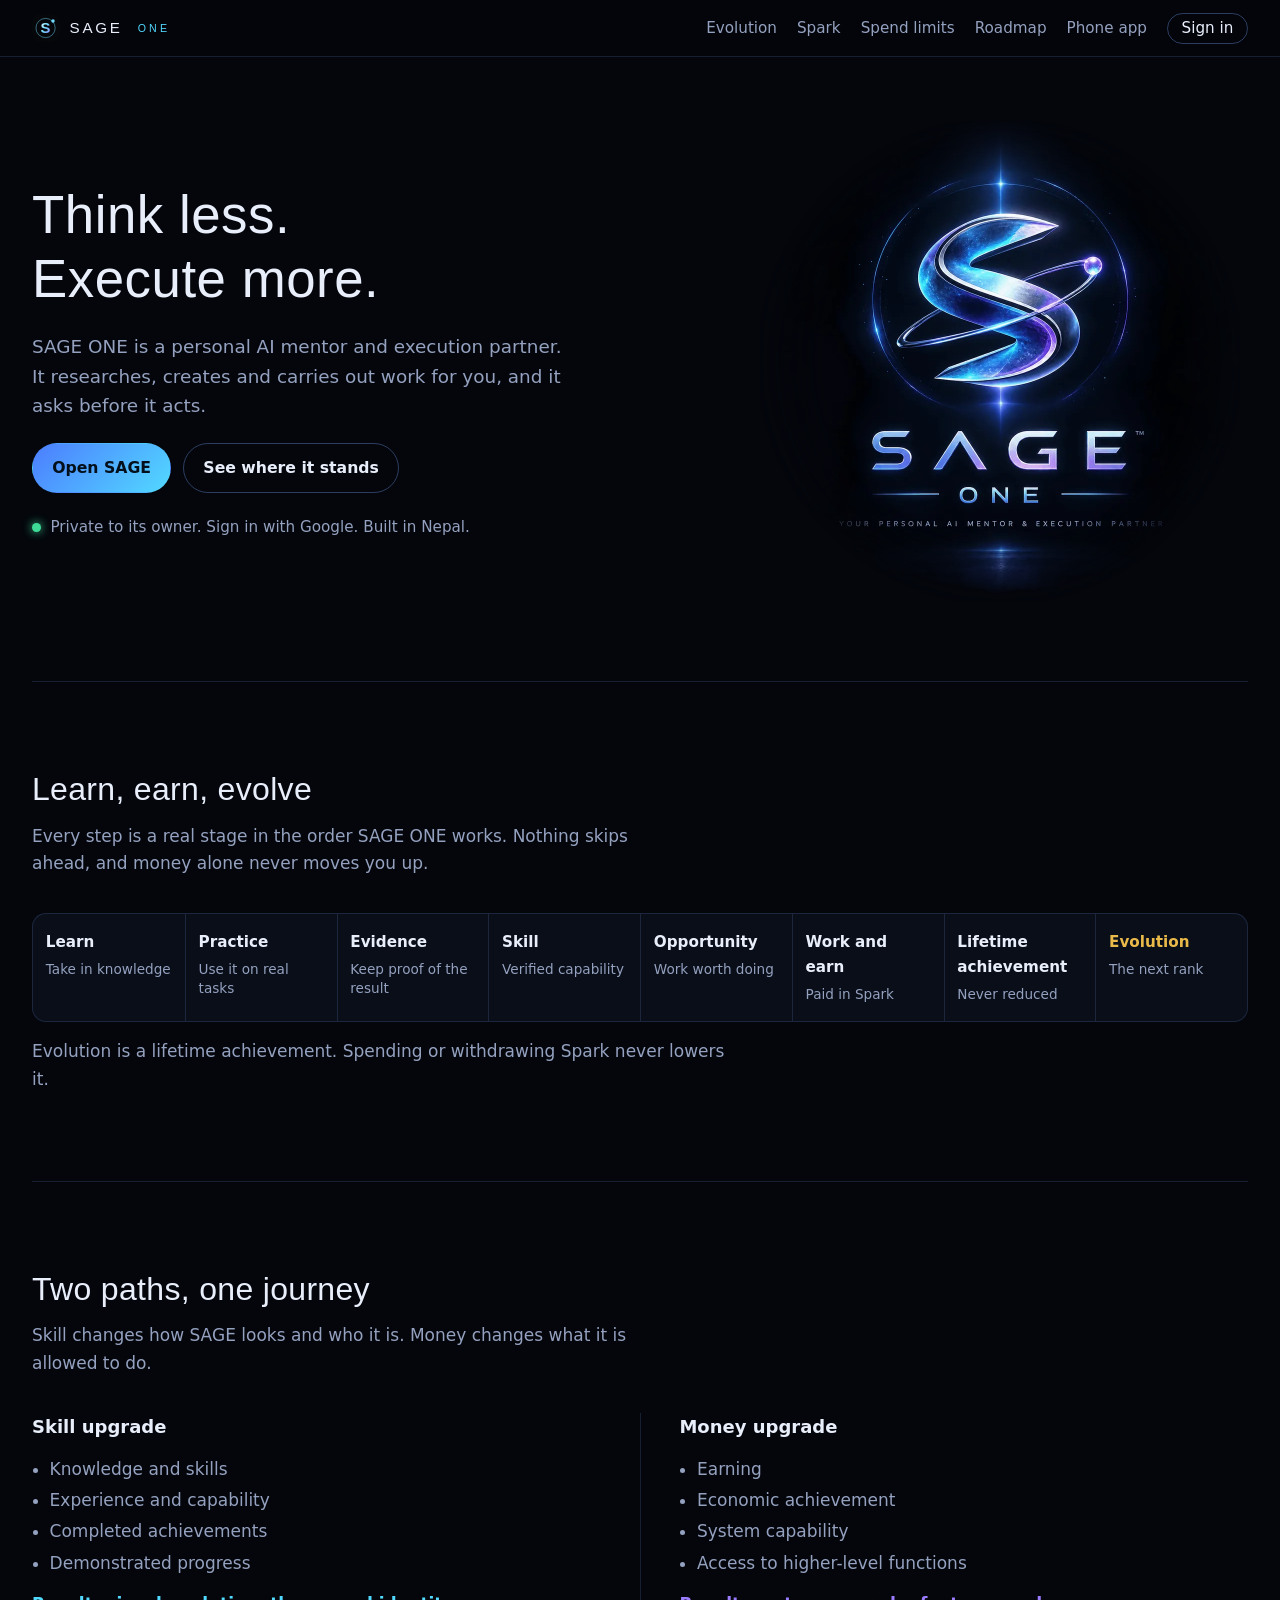
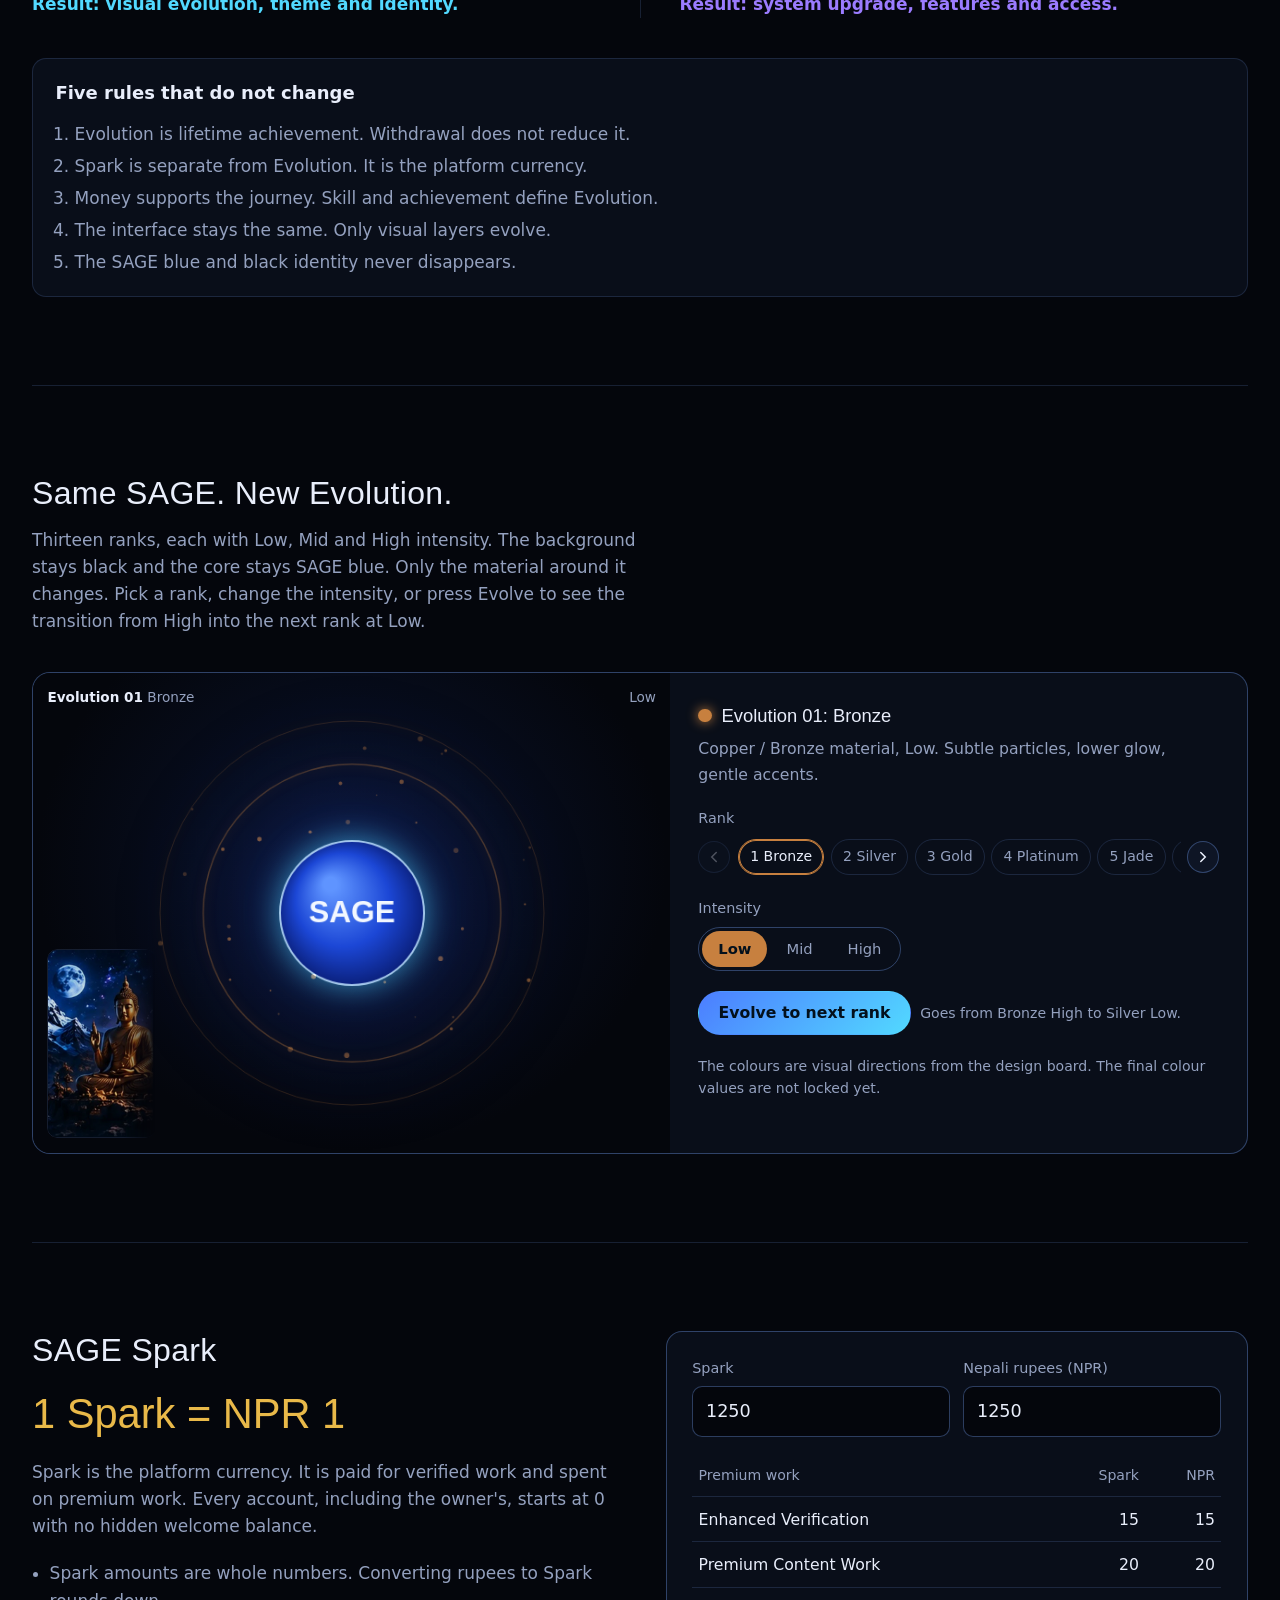
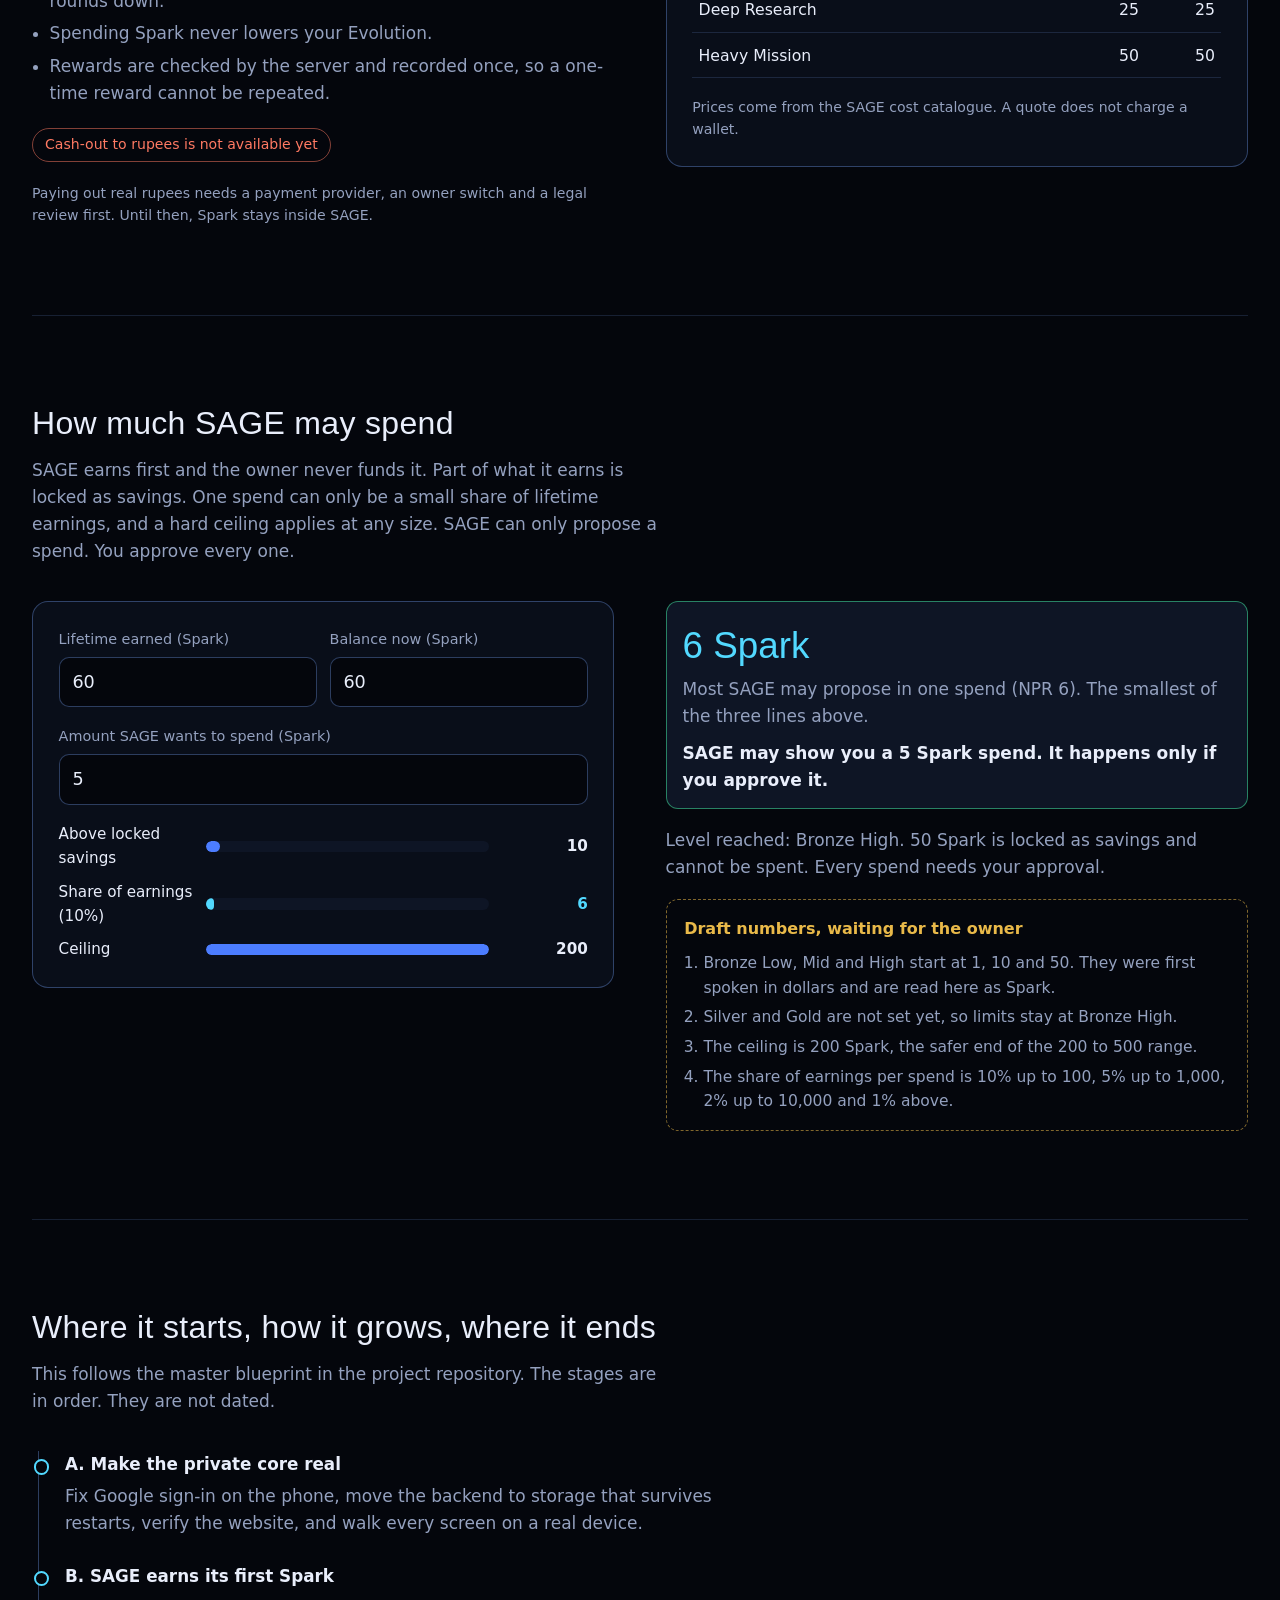
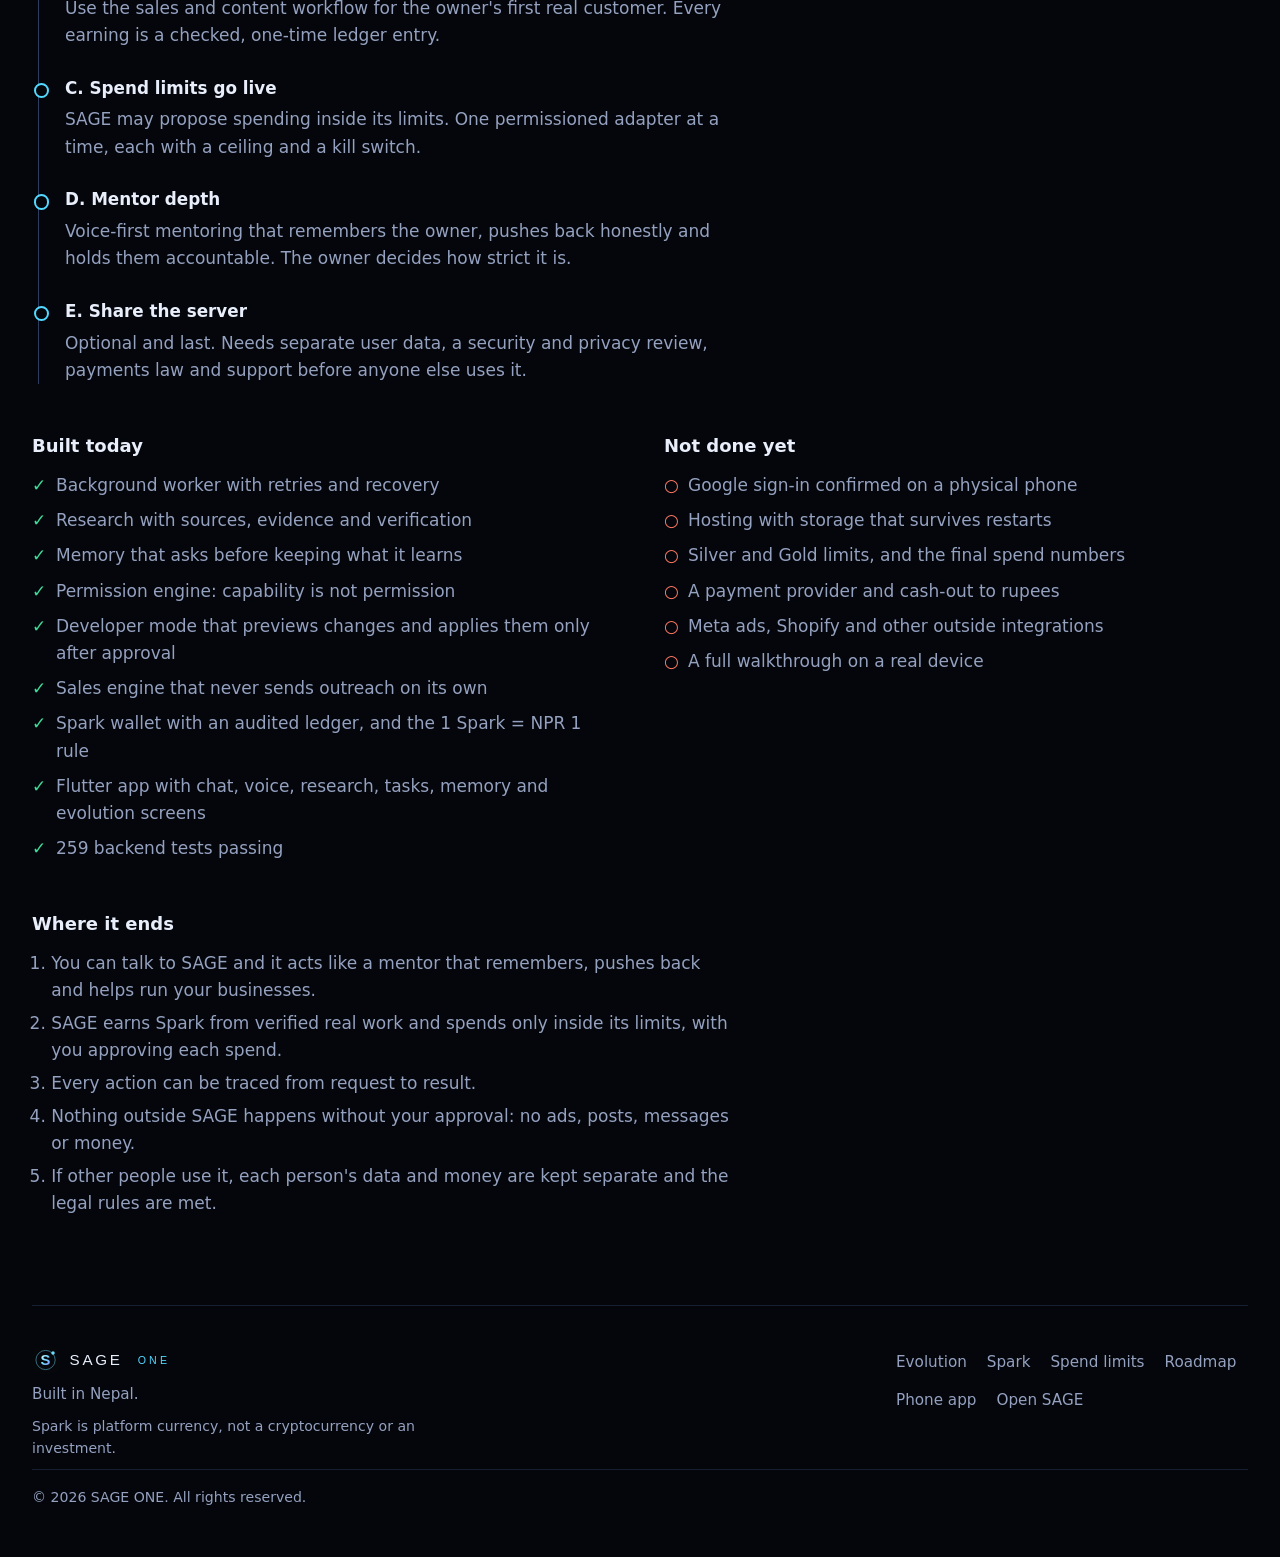
==== commit 5bb49bcb: "feat: real web app and phone page (no demo data), Ollama tool-calling, test AI script - website/chat" ====
--- a/website/index.html
+++ b/website/index.html
@@ -47,7 +47,7 @@
         <a href="#spark">Spark</a>
         <a href="#ladder">Spend limits</a>
         <a href="#roadmap">Roadmap</a>
-        <a href="app-preview/">Phone app</a>
+        <a href="mobile/">Phone app</a>
         <a href="#contact" data-contact-link hidden>Contact</a>
         <a class="signin-link" href="chat/">Sign in</a>
       </nav>
@@ -64,7 +64,7 @@
             <a class="button primary" href="chat/" data-app-link>Open SAGE</a>
             <a class="button" href="#roadmap">See where it stands</a>
           </div>
-          <p class="status-line"><i aria-hidden="true"></i><span>Private build in progress. Built in Nepal.</span></p>
+          <p class="status-line"><i aria-hidden="true"></i><span>Private to its owner. Sign in with Google. Built in Nepal.</span></p>
         </div>
         <img class="hero-logo" src="assets/sage-logo.webp" width="960" height="960" alt="SAGE ONE logo: a metallic S inside an orbital ring, with the line Your personal AI mentor and execution partner">
       </div>
@@ -267,7 +267,7 @@
               <li>Sales engine that never sends outreach on its own</li>
               <li>Spark wallet with an audited ledger, and the 1 Spark = NPR 1 rule</li>
               <li>Flutter app with chat, voice, research, tasks, memory and evolution screens</li>
-              <li>243 backend tests passing</li>
+              <li>259 backend tests passing</li>
             </ul>
           </div>
           <div class="todo">
@@ -329,7 +329,7 @@
         <a href="#spark">Spark</a>
         <a href="#ladder">Spend limits</a>
         <a href="#roadmap">Roadmap</a>
-        <a href="app-preview/">Phone app</a>
+        <a href="mobile/">Phone app</a>
         <a href="chat/">Open SAGE</a>
         <a href="#contact" data-contact-link hidden>Contact</a>
       </nav>
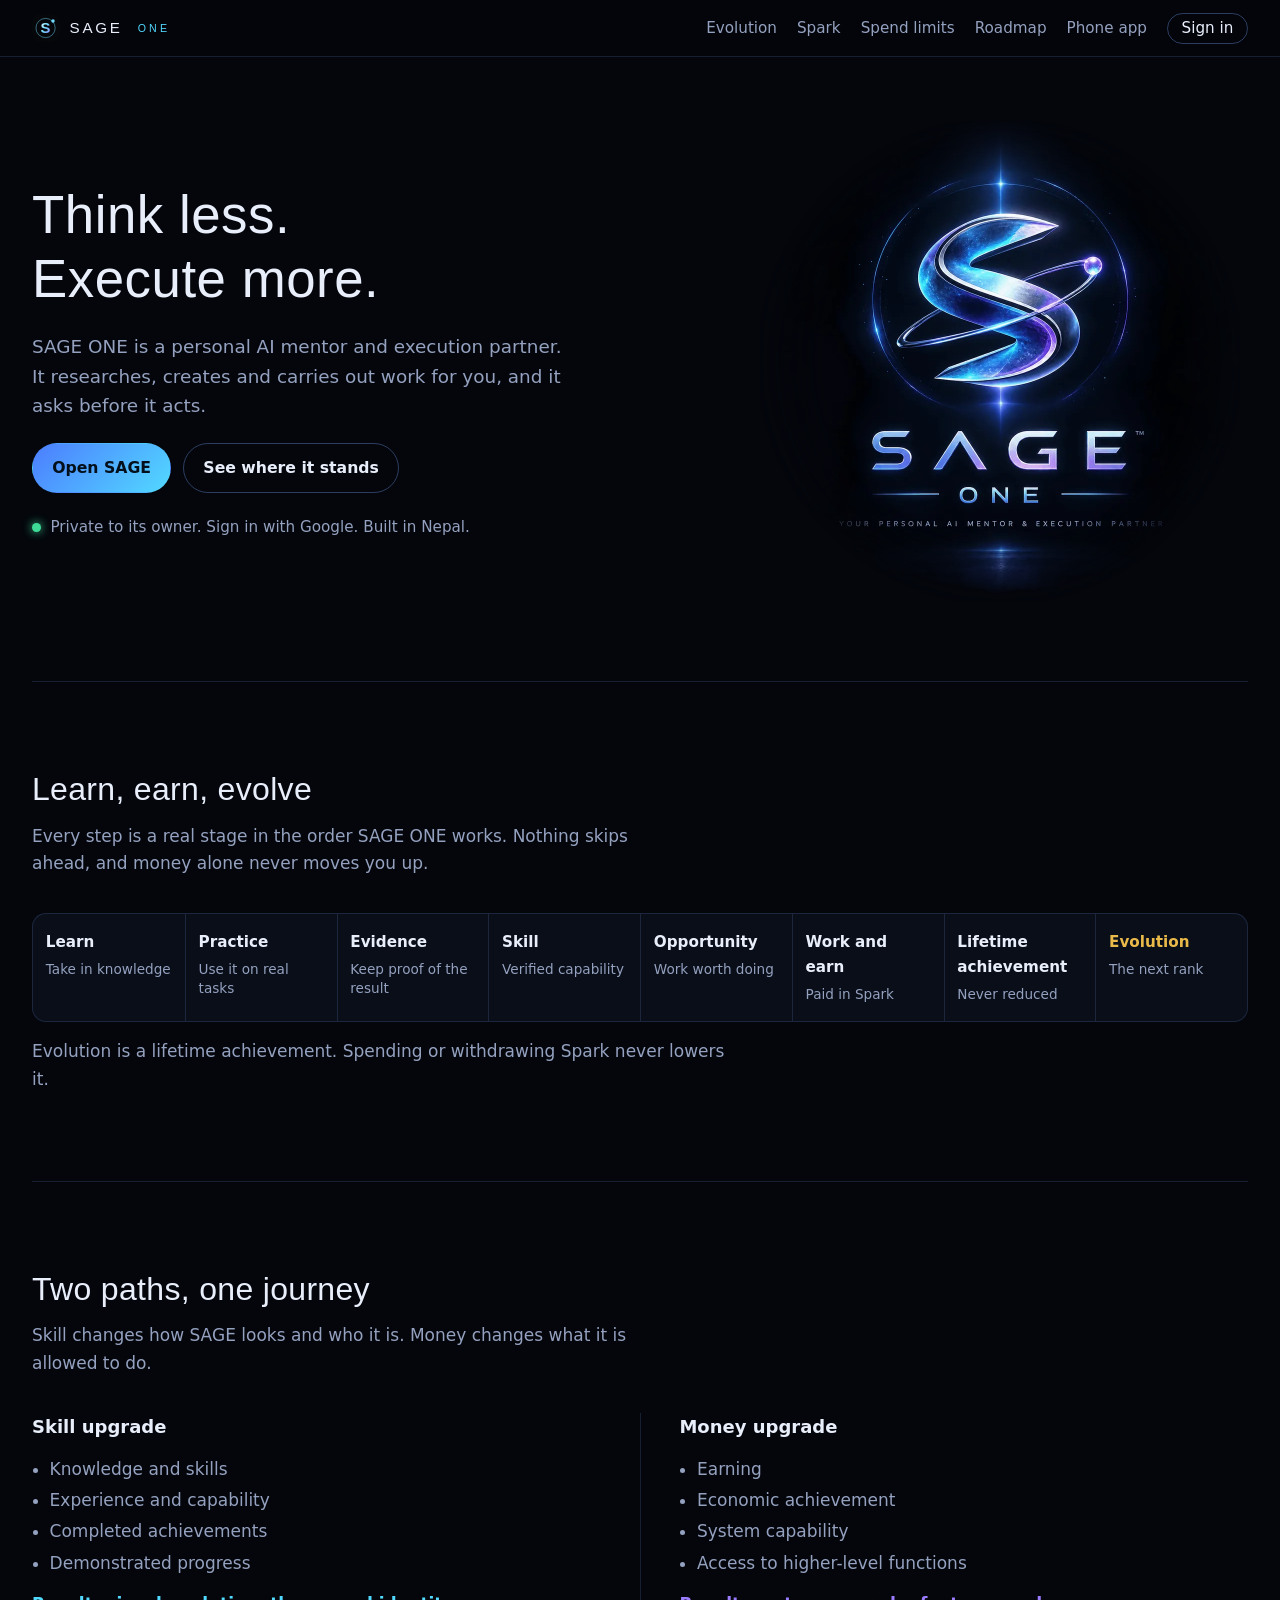
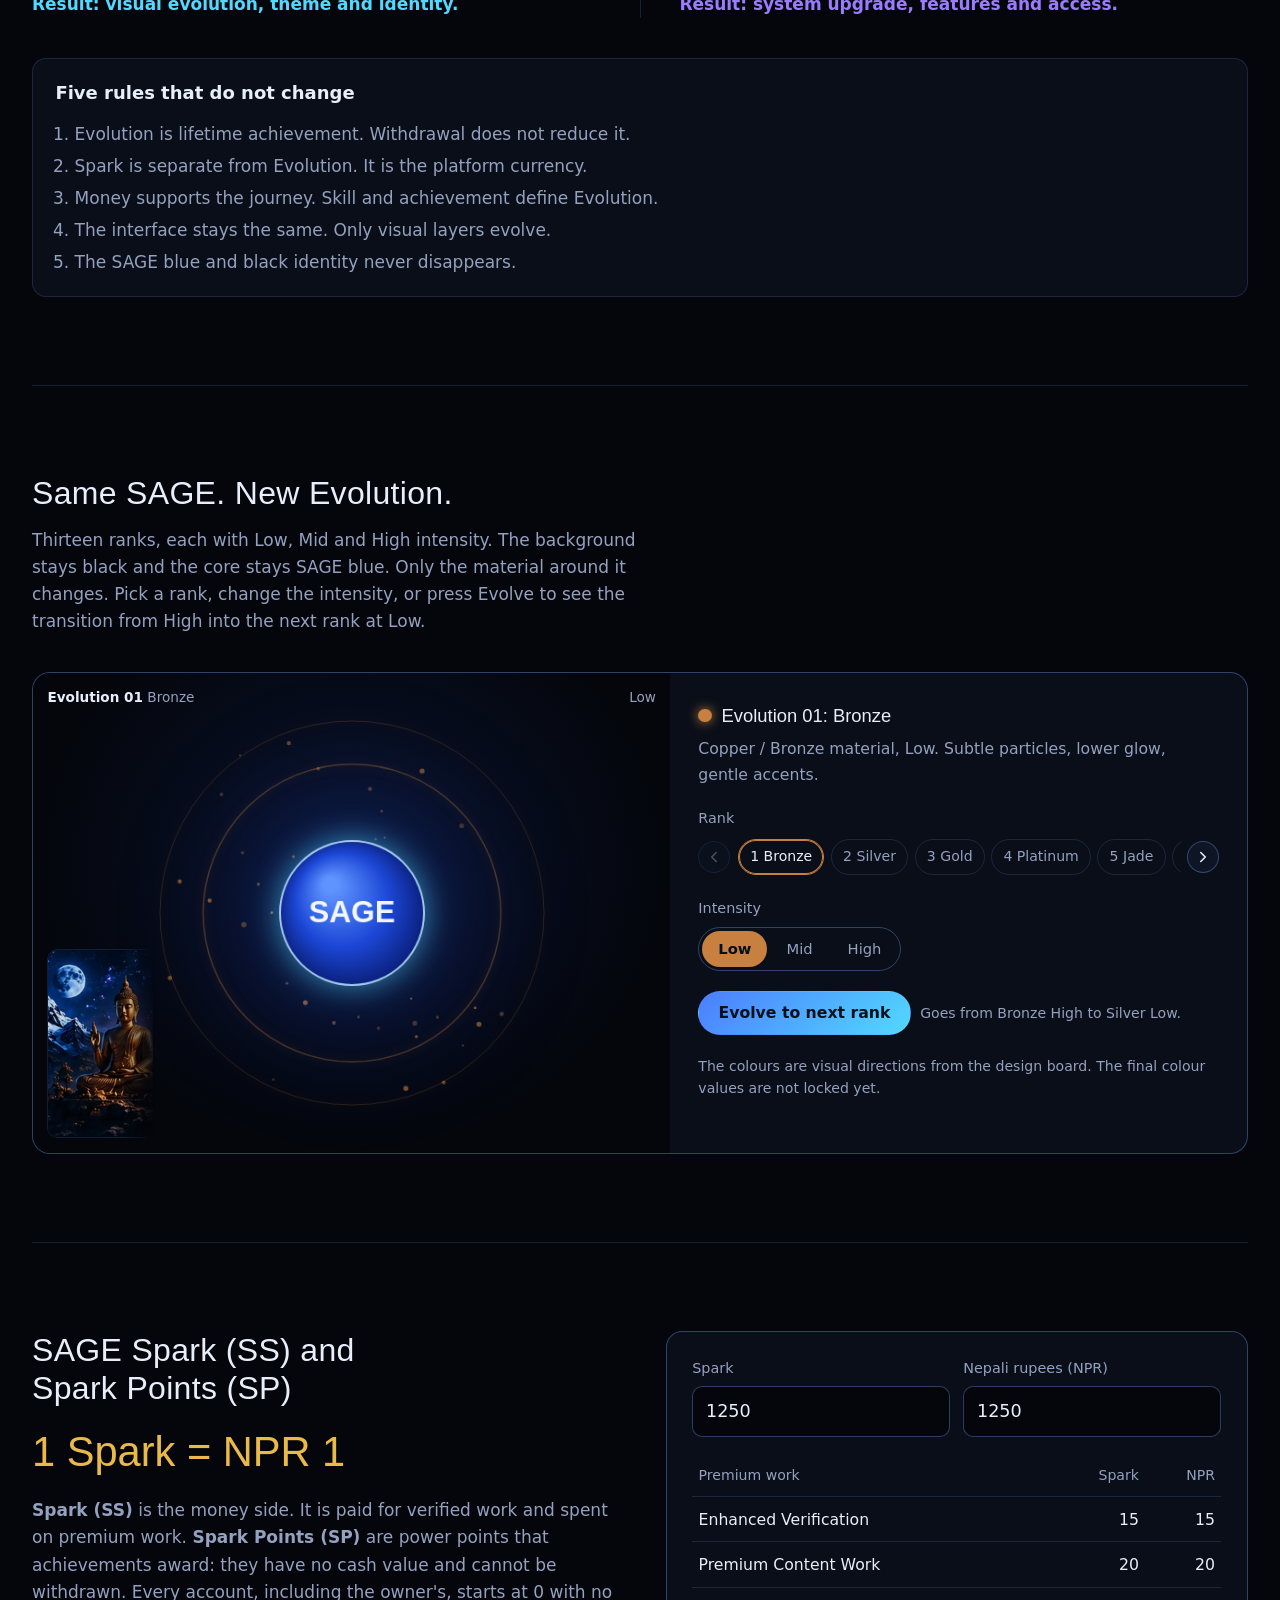
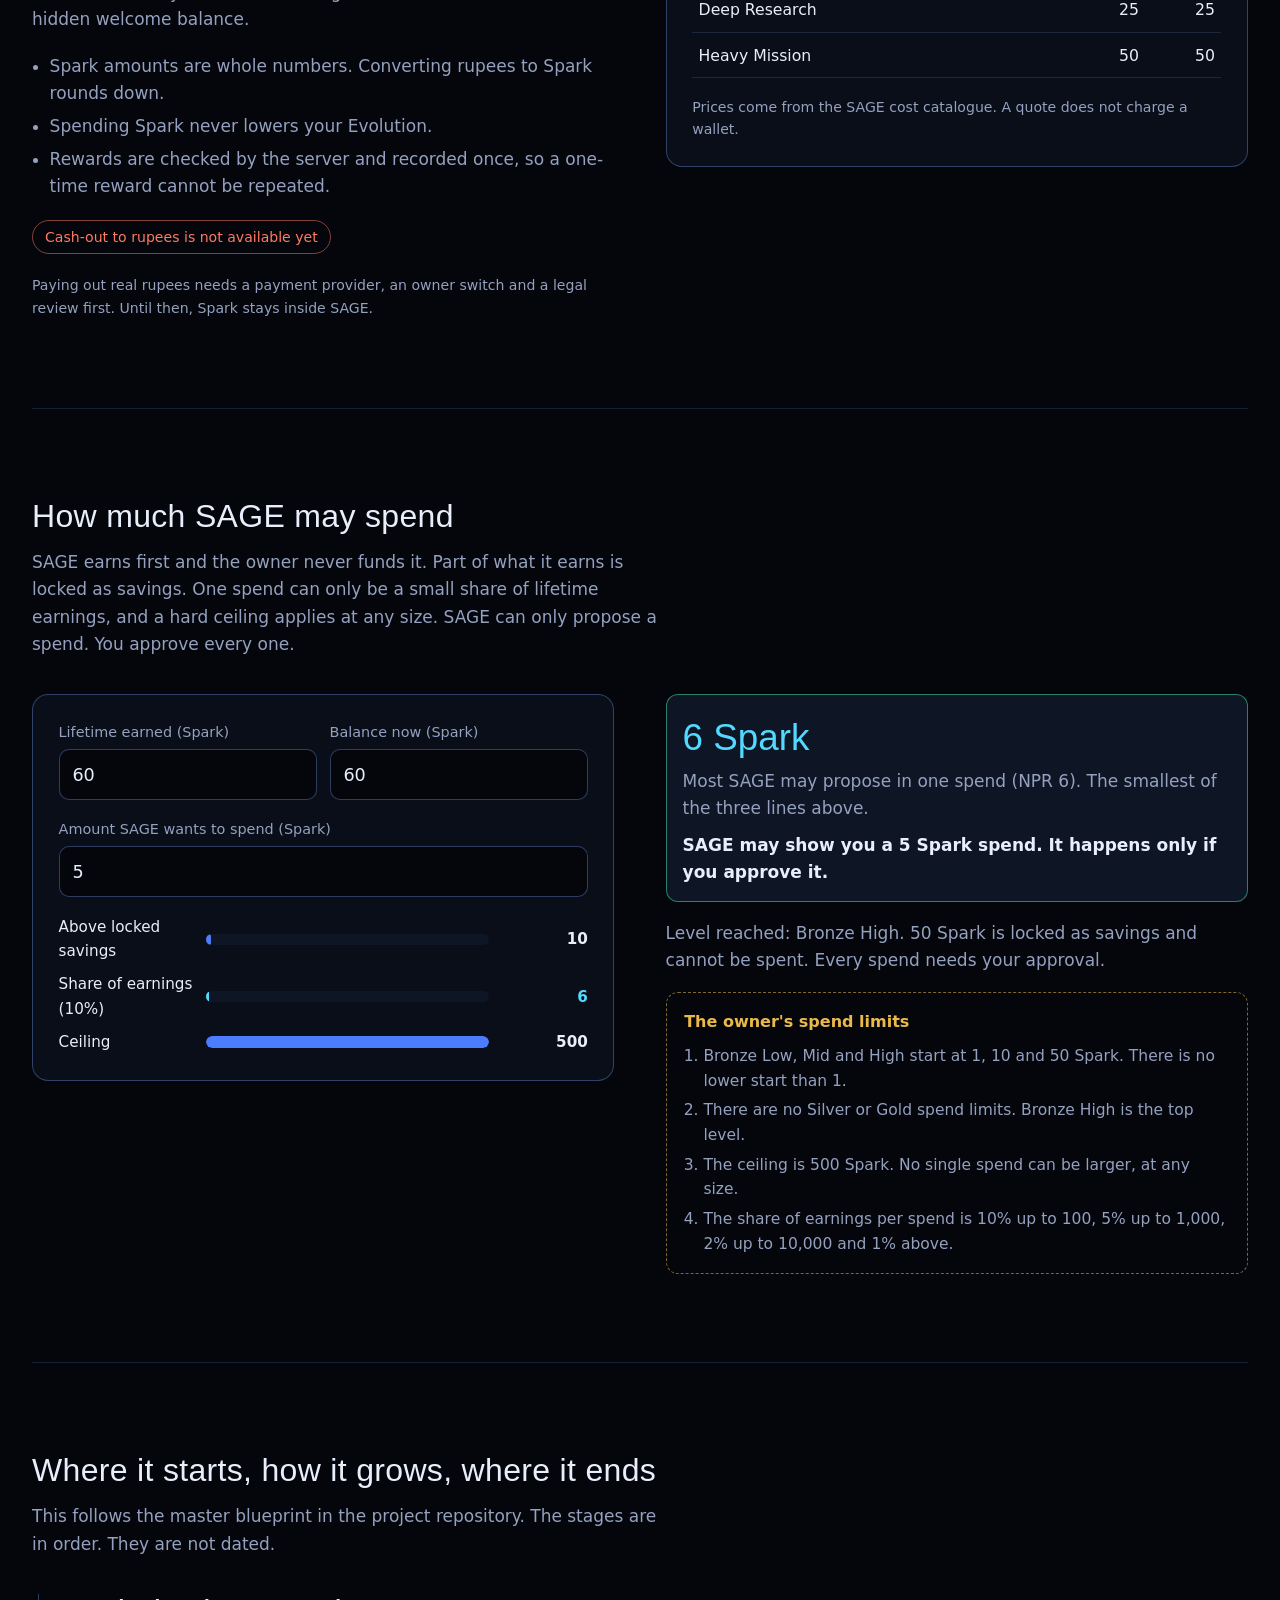
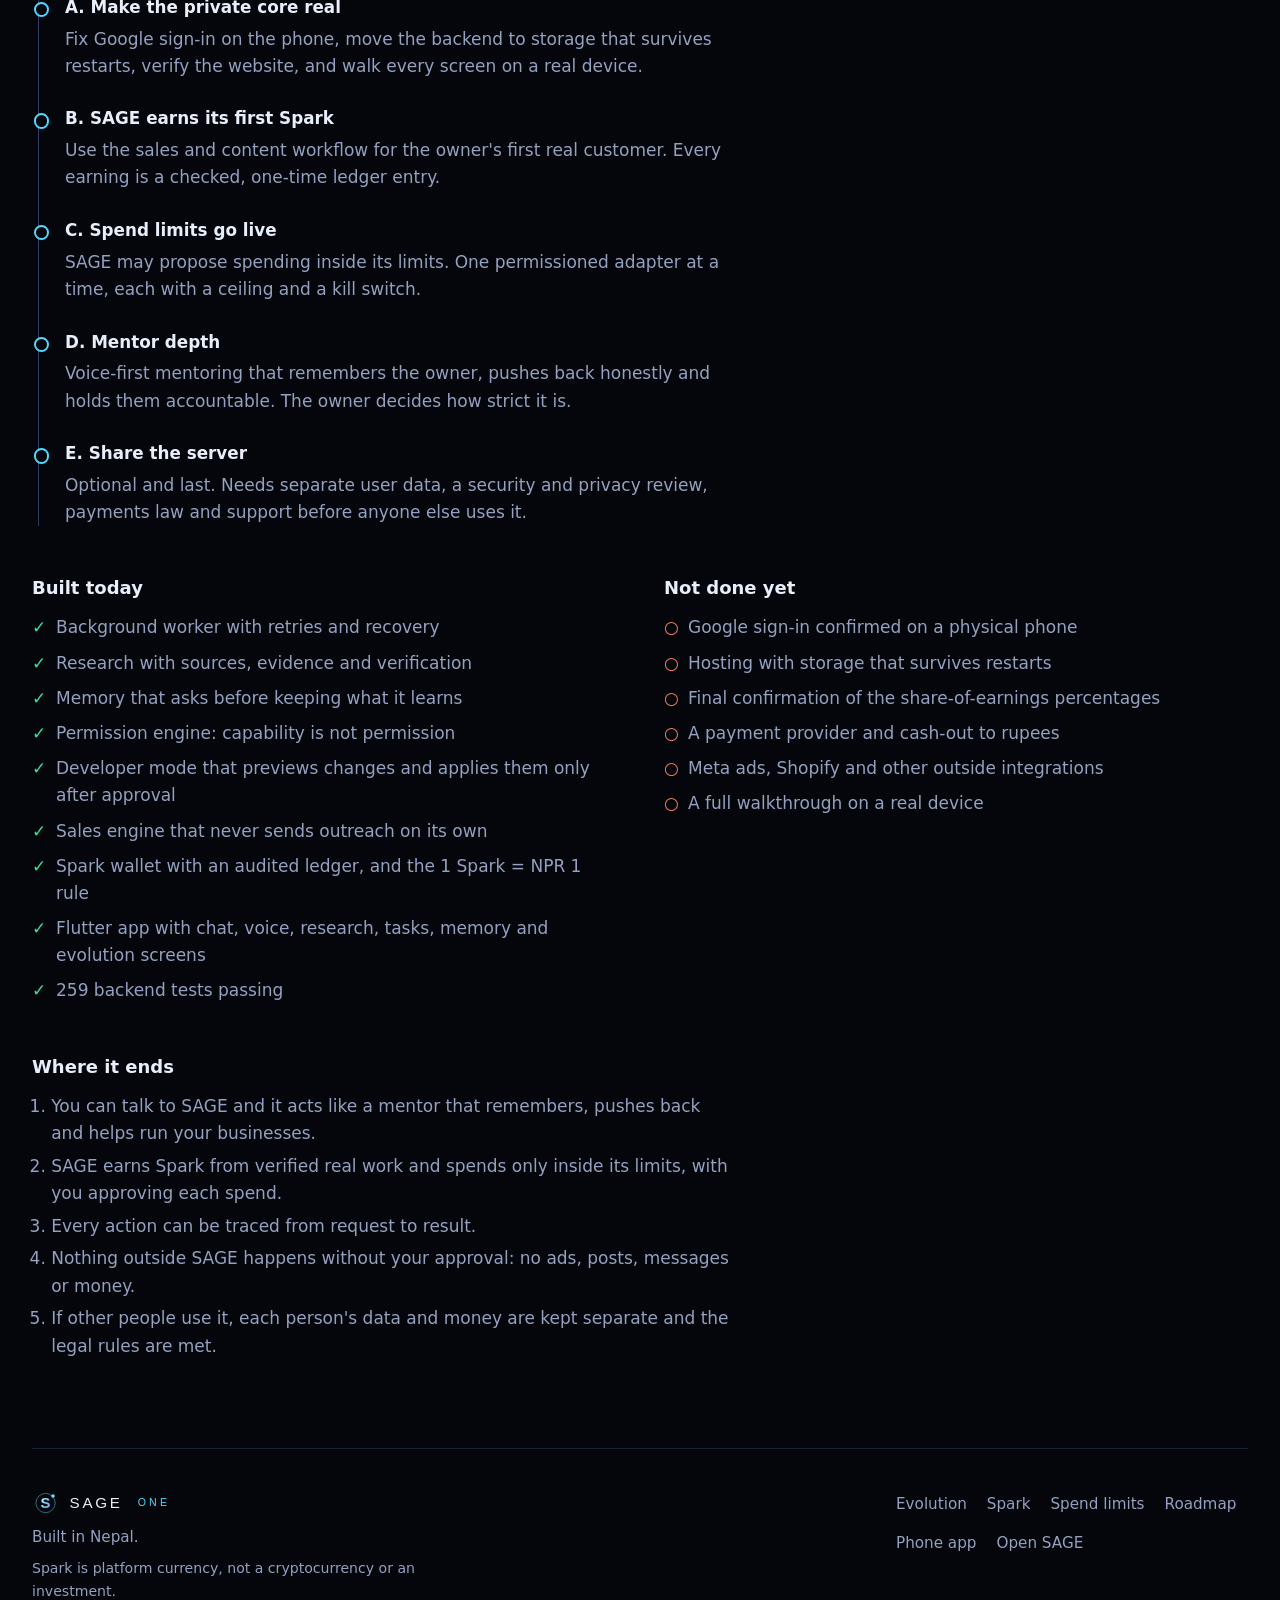
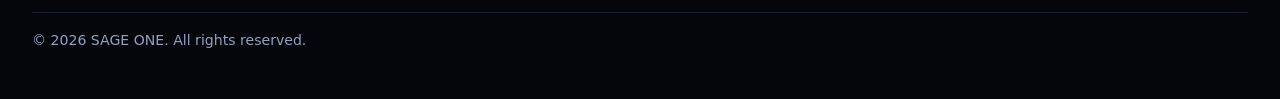
==== commit e10112b8: "feat: SP and SS as separate currencies, spend ceiling 500, no Silver/Gold limits; pages show both Co" ====
--- a/website/index.html
+++ b/website/index.html
@@ -177,9 +177,9 @@
     <section id="spark">
       <div class="wrap split">
         <div style="display:flex;flex-direction:column;gap:1.25rem">
-          <h2>SAGE Spark</h2>
+          <h2>SAGE Spark (SS) and Spark Points (SP)</h2>
           <p class="rate">1 Spark = NPR 1</p>
-          <p class="muted">Spark is the platform currency. It is paid for verified work and spent on premium work. Every account, including the owner's, starts at 0 with no hidden welcome balance.</p>
+          <p class="muted"><b>Spark (SS)</b> is the money side. It is paid for verified work and spent on premium work. <b>Spark Points (SP)</b> are power points that achievements award: they have no cash value and cannot be withdrawn. Every account, including the owner's, starts at 0 with no hidden welcome balance.</p>
           <ul class="facts">
             <li>Spark amounts are whole numbers. Converting rupees to Spark rounds down.</li>
             <li>Spending Spark never lowers your Evolution.</li>
@@ -228,11 +228,11 @@
             <div class="verdict" id="verdict" aria-live="polite"></div>
             <p class="muted" id="levelLine"></p>
             <div class="provisional">
-              <h3>Draft numbers, waiting for the owner</h3>
+              <h3>The owner's spend limits</h3>
               <ol>
-                <li>Bronze Low, Mid and High start at 1, 10 and 50. They were first spoken in dollars and are read here as Spark.</li>
-                <li>Silver and Gold are not set yet, so limits stay at Bronze High.</li>
-                <li>The ceiling is 200 Spark, the safer end of the 200 to 500 range.</li>
+                <li>Bronze Low, Mid and High start at 1, 10 and 50 Spark. There is no lower start than 1.</li>
+                <li>There are no Silver or Gold spend limits. Bronze High is the top level.</li>
+                <li>The ceiling is 500 Spark. No single spend can be larger, at any size.</li>
                 <li>The share of earnings per spend is 10% up to 100, 5% up to 1,000, 2% up to 10,000 and 1% above.</li>
               </ol>
             </div>
@@ -275,7 +275,7 @@
             <ul>
               <li>Google sign-in confirmed on a physical phone</li>
               <li>Hosting with storage that survives restarts</li>
-              <li>Silver and Gold limits, and the final spend numbers</li>
+              <li>Final confirmation of the share-of-earnings percentages</li>
               <li>A payment provider and cash-out to rupees</li>
               <li>Meta ads, Shopify and other outside integrations</li>
               <li>A full walkthrough on a real device</li>
